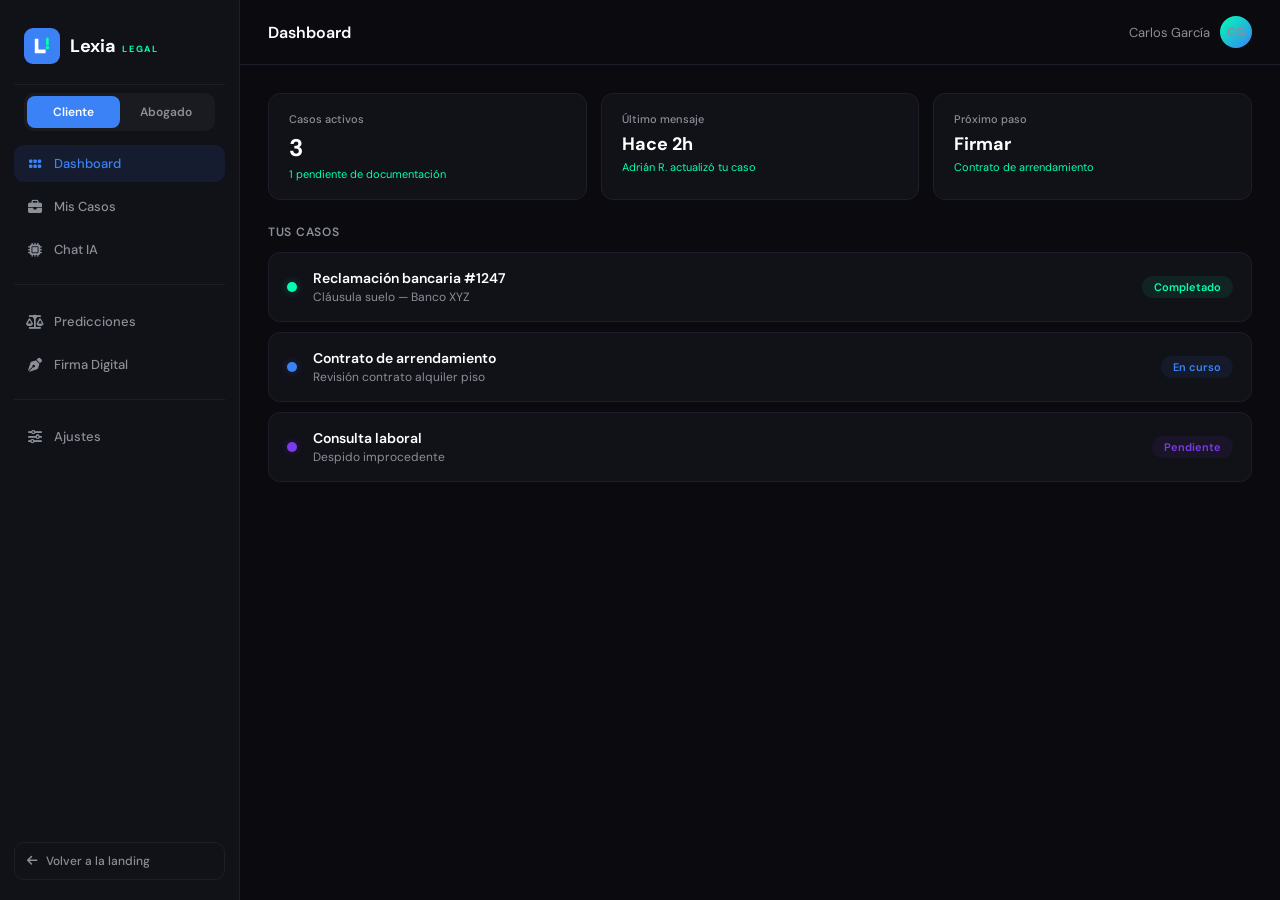
==== demo.html @ 93374412 "Add demo page and link CTA buttons to it Co-Authored-By: Claude Opus 4.6 (1M context) <noreply@anthr" ====
<!DOCTYPE html>
<html lang="es">
<head>
<meta charset="UTF-8">
<meta name="viewport" content="width=device-width, initial-scale=1.0">
<title>Lexia — Demo App</title>
<link href="https://cdnjs.cloudflare.com/ajax/libs/font-awesome/6.4.0/css/all.min.css" rel="stylesheet">
<link href="https://fonts.googleapis.com/css2?family=DM+Sans:wght@400;500;600;700&display=swap" rel="stylesheet">
<style>
:root{--bk:#0B0B0F;--bl:#3B82F6;--gr:#00FFB2;--vi:#7C3AED;--wh:#FFFFFF;--gy:#8A8F98;--dc:#111118;--db:#1E1E2A;--sidebar:240px}
*{margin:0;padding:0;box-sizing:border-box}
body{font-family:'DM Sans',sans-serif;background:var(--bk);color:var(--wh);height:100vh;overflow:hidden;-webkit-font-smoothing:antialiased}
.app{display:grid;grid-template-columns:var(--sidebar) 1fr;height:100vh}

/* SIDEBAR */
.sidebar{background:var(--dc);border-right:1px solid var(--db);padding:20px 14px;display:flex;flex-direction:column;gap:4px;overflow-y:auto}
.sidebar-brand{display:flex;align-items:center;gap:10px;padding:8px 10px 20px;margin-bottom:4px;border-bottom:1px solid var(--db);text-decoration:none;color:var(--wh)}
.sidebar-brand svg{width:36px;height:36px;flex-shrink:0}
.sidebar-brand span{font-weight:700;font-size:18px}
.sidebar-brand .leg{font-size:9px;font-weight:700;letter-spacing:.2em;color:var(--gr);text-transform:uppercase;margin-left:2px}
.nav-item{display:flex;align-items:center;gap:10px;padding:10px 12px;border-radius:10px;font-size:13px;font-weight:500;color:var(--gy);cursor:pointer;transition:all .15s;margin-top:2px}
.nav-item:hover{background:rgba(255,255,255,.04);color:var(--wh)}
.nav-item.active{background:rgba(59,130,246,.1);color:var(--bl)}
.nav-item i{width:18px;text-align:center;font-size:14px}
.nav-divider{height:1px;background:var(--db);margin:12px 0}
.toggle-bar{display:flex;align-items:center;gap:0;background:rgba(255,255,255,.04);border-radius:10px;padding:3px;margin:0 10px 8px}
.toggle-btn{flex:1;text-align:center;padding:8px 0;border-radius:8px;font-size:12px;font-weight:600;color:var(--gy);cursor:pointer;transition:all .2s}
.toggle-btn.active{background:var(--bl);color:#fff}
.back-landing{display:flex;align-items:center;gap:8px;padding:10px 12px;border-radius:10px;font-size:12px;font-weight:500;color:var(--gy);cursor:pointer;transition:all .15s;text-decoration:none;margin-top:auto;border:1px solid var(--db)}
.back-landing:hover{background:rgba(255,255,255,.04);color:var(--wh);border-color:rgba(255,255,255,.1)}
.back-landing i{font-size:12px}

/* MAIN */
.main{display:flex;flex-direction:column;overflow:hidden}
.topbar{display:flex;align-items:center;justify-content:space-between;padding:16px 28px;border-bottom:1px solid var(--db);flex-shrink:0}
.topbar-title{font-size:16px;font-weight:600}
.topbar-user{display:flex;align-items:center;gap:10px;font-size:13px;color:var(--gy)}
.avatar{width:32px;height:32px;border-radius:50%;display:flex;align-items:center;justify-content:center;font-weight:700;font-size:12px;flex-shrink:0}
.av-client{background:linear-gradient(135deg,var(--gr),var(--bl))}
.av-lawyer{background:linear-gradient(135deg,var(--bl),var(--vi))}
.content{flex:1;overflow-y:auto;padding:28px}
.screen{display:none}.screen.visible{display:block}

/* STATS */
.stats{display:grid;grid-template-columns:repeat(3,1fr);gap:14px;margin-bottom:24px}
.stat{background:var(--dc);border:1px solid var(--db);border-radius:12px;padding:18px 20px}
.stat-label{font-size:11px;color:var(--gy);margin-bottom:6px;font-weight:500}
.stat-value{font-size:24px;font-weight:700}
.stat-sub{font-size:11px;color:var(--gr);margin-top:4px}

/* CASE LIST */
.case-list{display:flex;flex-direction:column;gap:10px}
.case-row{display:flex;align-items:center;gap:16px;padding:16px 18px;background:var(--dc);border:1px solid var(--db);border-radius:12px;cursor:pointer;transition:all .15s}
.case-row:hover{border-color:rgba(255,255,255,.1);transform:translateY(-1px)}
.case-dot{width:10px;height:10px;border-radius:50%;flex-shrink:0}
.dot-green{background:var(--gr);box-shadow:0 0 8px rgba(0,255,178,.3)}
.dot-blue{background:var(--bl);box-shadow:0 0 8px rgba(59,130,246,.3)}
.dot-violet{background:var(--vi);box-shadow:0 0 8px rgba(124,58,237,.3)}
.dot-amber{background:#d29922;box-shadow:0 0 8px rgba(210,153,34,.3)}
.case-info{flex:1}.case-title{font-size:14px;font-weight:600;margin-bottom:2px}.case-sub{font-size:12px;color:var(--gy)}
.case-badge{font-size:11px;font-weight:600;padding:4px 12px;border-radius:100px}
.badge-done{background:rgba(0,255,178,.08);color:var(--gr)}
.badge-progress{background:rgba(59,130,246,.08);color:var(--bl)}
.badge-pending{background:rgba(124,58,237,.08);color:var(--vi)}
.badge-review{background:rgba(210,153,34,.08);color:#d29922}

/* FILTERS */
.filters{display:flex;gap:6px;margin-bottom:20px}
.filter-btn{padding:7px 16px;border-radius:8px;font-size:12px;font-weight:600;color:var(--gy);background:rgba(255,255,255,.03);border:1px solid var(--db);cursor:pointer;transition:all .15s;font-family:inherit}
.filter-btn:hover{border-color:rgba(255,255,255,.1);color:var(--wh)}
.filter-btn.active{background:rgba(59,130,246,.1);border-color:rgba(59,130,246,.2);color:var(--bl)}
.case-count{font-size:12px;color:var(--gy);margin-bottom:14px}

/* DETAIL */
.detail-header{display:flex;align-items:center;justify-content:space-between;margin-bottom:24px}
.back-btn{display:flex;align-items:center;gap:6px;font-size:13px;color:var(--gy);cursor:pointer;transition:color .15s;background:none;border:none;font-family:inherit}
.back-btn:hover{color:var(--wh)}
.detail-title{font-size:20px;font-weight:700}
.detail-tabs{display:flex;gap:0;border-bottom:1px solid var(--db);margin-bottom:24px}
.dtab{padding:10px 20px;font-size:13px;font-weight:500;color:var(--gy);cursor:pointer;border-bottom:2px solid transparent;transition:all .15s}
.dtab:hover{color:var(--wh)}
.dtab.active{color:var(--bl);border-bottom-color:var(--bl)}
.tab-panel{display:none}.tab-panel.visible{display:block}

/* TIMELINE */
.timeline{position:relative;padding-left:28px}
.timeline::before{content:'';position:absolute;left:7px;top:4px;bottom:4px;width:2px;background:var(--db);border-radius:1px}
.tl-item{position:relative;margin-bottom:20px}.tl-item:last-child{margin-bottom:0}
.tl-dot{position:absolute;left:-28px;top:3px;width:16px;height:16px;border-radius:50%;border:2px solid var(--db);background:var(--bk)}
.tl-dot.ai{border-color:var(--vi);background:rgba(124,58,237,.15)}
.tl-dot.lawyer{border-color:var(--bl);background:rgba(59,130,246,.15)}
.tl-dot.client{border-color:var(--gr);background:rgba(0,255,178,.15)}
.tl-dot.system{border-color:var(--gy);background:rgba(255,255,255,.05)}
.tl-time{font-size:11px;color:var(--gy);margin-bottom:2px}
.tl-text{font-size:13px;line-height:1.5}
.tl-actor{font-size:11px;font-weight:600;margin-bottom:2px}
.tl-actor.ai{color:var(--vi)}.tl-actor.lawyer{color:var(--bl)}.tl-actor.client{color:var(--gr)}

/* DOCS */
.doc-list{display:flex;flex-direction:column;gap:8px}
.doc-row{display:flex;align-items:center;gap:12px;padding:12px 16px;background:var(--dc);border:1px solid var(--db);border-radius:10px}
.doc-icon{width:36px;height:36px;border-radius:8px;display:flex;align-items:center;justify-content:center;font-size:14px}
.doc-icon.pdf{background:rgba(248,81,73,.08);color:#f85149}
.doc-icon.doc{background:rgba(124,58,237,.08);color:var(--vi)}
.doc-info{flex:1}.doc-name{font-size:13px;font-weight:500}.doc-meta{font-size:11px;color:var(--gy)}

/* AI CARD */
.ai-card{background:rgba(124,58,237,.04);border:1px solid rgba(124,58,237,.12);border-radius:12px;padding:20px;margin-bottom:16px}
.ai-card-header{display:flex;align-items:center;justify-content:space-between;margin-bottom:14px}
.ai-card-title{font-size:14px;font-weight:600;display:flex;align-items:center;gap:8px}
.ai-card-title i{color:var(--vi)}
.ai-section{margin-bottom:16px}.ai-section:last-child{margin-bottom:0}
.ai-section-label{font-size:11px;font-weight:600;color:var(--vi);text-transform:uppercase;letter-spacing:.04em;margin-bottom:6px}
.ai-section-text{font-size:13px;color:rgba(255,255,255,.8);line-height:1.6}
.ai-law-item{background:rgba(59,130,246,.05);border:1px solid rgba(59,130,246,.1);border-radius:8px;padding:10px 14px;margin-bottom:6px}
.ai-law-ref{font-size:12px;font-weight:600;color:var(--bl)}.ai-law-desc{font-size:11px;color:var(--gy);margin-top:2px}
.ai-case-item{background:rgba(0,255,178,.03);border:1px solid rgba(0,255,178,.08);border-radius:8px;padding:10px 14px;margin-bottom:6px}
.ai-case-ref{font-size:12px;font-weight:600;color:var(--gr)}.ai-case-desc{font-size:11px;color:var(--gy);margin-top:2px}
.ai-strategy-step{display:flex;gap:10px;margin-bottom:10px;font-size:13px;color:rgba(255,255,255,.8);line-height:1.5}
.ai-strategy-num{width:22px;height:22px;border-radius:6px;background:rgba(124,58,237,.1);color:var(--vi);display:flex;align-items:center;justify-content:center;font-size:11px;font-weight:700;flex-shrink:0;margin-top:1px}
.validate-btn{display:inline-flex;align-items:center;gap:8px;padding:10px 20px;border-radius:8px;font-size:13px;font-weight:600;background:linear-gradient(135deg,var(--bl),var(--vi));color:#fff;border:none;cursor:pointer;transition:all .2s;margin-top:8px;font-family:inherit}
.validate-btn:hover{transform:translateY(-1px);box-shadow:0 4px 16px rgba(59,130,246,.3)}
.ai-disclaimer{font-size:11px;color:var(--gy);padding:10px 12px;background:rgba(255,255,255,.02);border-radius:8px;margin-top:12px;line-height:1.5}

/* CHAT */
.chat-container{display:flex;flex-direction:column;height:calc(100vh - 220px);max-height:500px}
.chat-messages{flex:1;overflow-y:auto;display:flex;flex-direction:column;gap:10px;padding-bottom:16px}
.msg{max-width:80%;padding:12px 16px;border-radius:12px;font-size:13px;line-height:1.6}
.msg-ai{background:rgba(124,58,237,.08);border:1px solid rgba(124,58,237,.1);align-self:flex-start;border-bottom-left-radius:4px}
.msg-lawyer{background:rgba(59,130,246,.08);border:1px solid rgba(59,130,246,.1);align-self:flex-start;border-bottom-left-radius:4px}
.msg-client{background:rgba(0,255,178,.06);border:1px solid rgba(0,255,178,.08);align-self:flex-end;border-bottom-right-radius:4px}
.msg-sender{font-size:11px;font-weight:600;margin-bottom:4px}
.msg-sender.ai{color:var(--vi)}.msg-sender.lawyer{color:var(--bl)}.msg-sender.client{color:var(--gr)}
.msg-time{font-size:10px;color:var(--gy);margin-top:4px}
.chat-input{display:flex;gap:8px;padding-top:12px;border-top:1px solid var(--db)}
.chat-input input{flex:1;padding:12px 16px;border-radius:10px;background:rgba(255,255,255,.04);border:1px solid var(--db);color:#fff;font-size:13px;font-family:inherit;outline:none}
.chat-input input:focus{border-color:var(--bl)}
.chat-input button{padding:12px 20px;border-radius:10px;background:var(--bl);color:#fff;border:none;cursor:pointer;font-size:13px;font-family:inherit;font-weight:600}

/* LAWYER METRICS */
.metrics-grid{display:grid;grid-template-columns:repeat(4,1fr);gap:14px;margin-bottom:24px}
.metric{background:var(--dc);border:1px solid var(--db);border-radius:12px;padding:18px 20px;text-align:center}
.metric-value{font-size:28px;font-weight:700}.metric-label{font-size:11px;color:var(--gy);margin-top:4px}
.section-label{font-size:12px;font-weight:600;color:var(--gy);text-transform:uppercase;letter-spacing:.06em;margin-bottom:12px}

@media(max-width:768px){.app{grid-template-columns:1fr}.sidebar{display:none}.stats,.metrics-grid{grid-template-columns:1fr}}
</style>
</head>
<body>
<div class="app">

<!-- SIDEBAR -->
<div class="sidebar">
<a href="index.html" class="sidebar-brand">
<svg viewBox="0 0 40 40" fill="none" xmlns="http://www.w3.org/2000/svg"><rect width="40" height="40" rx="10" fill="url(#lg)"/><path d="M12 28V12h4v12h8v4H12z" fill="white"/><path d="M26 12v6" stroke="#00FFB2" stroke-width="3" stroke-linecap="round"/><circle cx="26" cy="22" r="2" fill="#00FFB2"/><defs><linearGradient id="lg" x1="0" y1="0" x2="40" y2="40"><stop stop-color="#3B82F6"/><stop offset="1" stop-color="#7C3AED"/></linearGradient></defs></svg>
<span>Lexia <span class="leg">LEGAL</span></span>
</a>
<div class="toggle-bar">
<div class="toggle-btn active" onclick="switchView('client')">Cliente</div>
<div class="toggle-btn" onclick="switchView('lawyer')">Abogado</div>
</div>
<div class="nav-item active" data-nav="dashboard" onclick="goTo('dashboard')"><i class="fas fa-grip"></i> Dashboard</div>
<div class="nav-item" data-nav="cases" onclick="goTo('cases')"><i class="fas fa-briefcase"></i> Mis Casos</div>
<div class="nav-item" data-nav="chat" onclick="goTo('chat')"><i class="fas fa-microchip"></i> Chat IA</div>
<div class="nav-divider"></div>
<div class="nav-item" data-nav="predictions" onclick="goTo('predictions')"><i class="fas fa-scale-balanced"></i> Predicciones</div>
<div class="nav-item" data-nav="signature" onclick="goTo('signature')"><i class="fas fa-pen-nib"></i> Firma Digital</div>
<div class="nav-divider"></div>
<div class="nav-item" data-nav="settings" onclick="goTo('settings')"><i class="fas fa-sliders"></i> Ajustes</div>
<a href="index.html" class="back-landing"><i class="fas fa-arrow-left"></i> Volver a la landing</a>
</div>

<!-- MAIN -->
<div class="main">
<div class="topbar">
<div class="topbar-title" id="topbarTitle">Dashboard</div>
<div class="topbar-user"><span id="userName">Carlos García</span><div class="avatar av-client" id="userAvatar">CG</div></div>
</div>
<div class="content">

<!-- ===== CLIENT DASHBOARD ===== -->
<div class="screen visible" id="client-dashboard">
<div class="stats">
<div class="stat"><div class="stat-label">Casos activos</div><div class="stat-value">3</div><div class="stat-sub">1 pendiente de documentación</div></div>
<div class="stat"><div class="stat-label">Último mensaje</div><div class="stat-value" style="font-size:18px">Hace 2h</div><div class="stat-sub">Adrián R. actualizó tu caso</div></div>
<div class="stat"><div class="stat-label">Próximo paso</div><div class="stat-value" style="font-size:18px">Firmar</div><div class="stat-sub">Contrato de arrendamiento</div></div>
</div>
<div class="section-label">Tus casos</div>
<div class="case-list">
<div class="case-row" onclick="openCase('bancario')"><div class="case-dot dot-green"></div><div class="case-info"><div class="case-title">Reclamación bancaria #1247</div><div class="case-sub">Cláusula suelo — Banco XYZ</div></div><span class="case-badge badge-done">Completado</span></div>
<div class="case-row" onclick="openCase('arrendamiento')"><div class="case-dot dot-blue"></div><div class="case-info"><div class="case-title">Contrato de arrendamiento</div><div class="case-sub">Revisión contrato alquiler piso</div></div><span class="case-badge badge-progress">En curso</span></div>
<div class="case-row" onclick="openCase('laboral')"><div class="case-dot dot-violet"></div><div class="case-info"><div class="case-title">Consulta laboral</div><div class="case-sub">Despido improcedente</div></div><span class="case-badge badge-pending">Pendiente</span></div>
</div>
</div>

<!-- ===== CLIENT: MIS CASOS (filtered) ===== -->
<div class="screen" id="client-cases">
<div class="filters">
<button class="filter-btn active" onclick="filterCases('all',this)">Todos</button>
<button class="filter-btn" onclick="filterCases('active',this)">Activos</button>
<button class="filter-btn" onclick="filterCases('pending',this)">Pendientes</button>
<button class="filter-btn" onclick="filterCases('closed',this)">Cerrados</button>
</div>
<div class="case-count" id="caseCount">3 casos</div>
<div class="case-list" id="clientCaseList">
<div class="case-row" data-status="closed" onclick="openCase('bancario')"><div class="case-dot dot-green"></div><div class="case-info"><div class="case-title">Reclamación bancaria #1247</div><div class="case-sub">Cláusula suelo — Banco XYZ · 15 mar 2026</div></div><span class="case-badge badge-done">Completado</span></div>
<div class="case-row" data-status="active" onclick="openCase('arrendamiento')"><div class="case-dot dot-blue"></div><div class="case-info"><div class="case-title">Contrato de arrendamiento</div><div class="case-sub">Revisión contrato alquiler · 20 mar 2026</div></div><span class="case-badge badge-progress">En curso</span></div>
<div class="case-row" data-status="pending" onclick="openCase('laboral')"><div class="case-dot dot-violet"></div><div class="case-info"><div class="case-title">Consulta laboral</div><div class="case-sub">Despido improcedente · 1 abr 2026</div></div><span class="case-badge badge-pending">Pendiente docs</span></div>
</div>
</div>

<!-- ===== CLIENT: CASE DETAIL — BANCARIO ===== -->
<div class="screen" id="detail-bancario">
<div class="detail-header"><button class="back-btn" onclick="goBack()"><i class="fas fa-arrow-left"></i> Volver</button><span class="case-badge badge-done">Completado</span></div>
<div class="detail-title">Reclamación bancaria #1247</div>
<p style="color:var(--gy);font-size:13px;margin:4px 0 20px">Cláusula suelo — Banco XYZ</p>
<div class="detail-tabs" id="tabs-bancario">
<div class="dtab active" onclick="showTab('bancario','timeline')">Timeline</div>
<div class="dtab" onclick="showTab('bancario','docs')">Documentos</div>
<div class="dtab" onclick="showTab('bancario','analysis')">Análisis IA</div>
<div class="dtab" onclick="showTab('bancario','chat')">Chat</div>
</div>
<div class="tab-panel visible" data-case="bancario" data-tab="timeline">
<div class="timeline">
<div class="tl-item"><div class="tl-dot system"></div><div class="tl-time">15 mar · 09:12</div><div class="tl-actor">Sistema</div><div class="tl-text">Caso creado por Carlos García</div></div>
<div class="tl-item"><div class="tl-dot ai"></div><div class="tl-time">15 mar · 09:13</div><div class="tl-actor ai">Lexia IA</div><div class="tl-text">Análisis completado. Base legal sólida. Jurisprudencia favorable.</div></div>
<div class="tl-item"><div class="tl-dot lawyer"></div><div class="tl-time">15 mar · 11:45</div><div class="tl-actor lawyer">Adrián R.</div><div class="tl-text">Análisis validado. Precio cerrado: €350</div></div>
<div class="tl-item"><div class="tl-dot client"></div><div class="tl-time">15 mar · 14:20</div><div class="tl-actor client">Carlos García</div><div class="tl-text">Precio aceptado. Caso en marcha.</div></div>
<div class="tl-item"><div class="tl-dot lawyer"></div><div class="tl-time">18 mar · 10:30</div><div class="tl-actor lawyer">Adrián R.</div><div class="tl-text">Reclamación extrajudicial enviada al Banco XYZ.</div></div>
<div class="tl-item"><div class="tl-dot lawyer"></div><div class="tl-time">28 mar · 16:15</div><div class="tl-actor lawyer">Adrián R.</div><div class="tl-text">Banco acepta devolución €4.800. Caso resuelto.</div></div>
<div class="tl-item"><div class="tl-dot system"></div><div class="tl-time">28 mar · 16:20</div><div class="tl-actor">Sistema</div><div class="tl-text">Pendiente de firma digital</div></div>
</div>
</div>
<div class="tab-panel" data-case="bancario" data-tab="docs">
<div class="doc-list">
<div class="doc-row"><div class="doc-icon pdf"><i class="fas fa-file-pdf"></i></div><div class="doc-info"><div class="doc-name">Contrato hipoteca original.pdf</div><div class="doc-meta">Carlos · 15 mar · 2.4 MB</div></div></div>
<div class="doc-row"><div class="doc-icon pdf"><i class="fas fa-file-pdf"></i></div><div class="doc-info"><div class="doc-name">Reclamación extrajudicial.pdf</div><div class="doc-meta">Adrián R. · 18 mar · 340 KB</div></div></div>
<div class="doc-row"><div class="doc-icon pdf"><i class="fas fa-file-pdf"></i></div><div class="doc-info"><div class="doc-name">Respuesta Banco XYZ.pdf</div><div class="doc-meta">Adrián R. · 28 mar · 520 KB</div></div></div>
<div class="doc-row"><div class="doc-icon doc"><i class="fas fa-file-lines"></i></div><div class="doc-info"><div class="doc-name">Acuerdo de devolución — firma pendiente</div><div class="doc-meta">Sistema · 28 mar · 180 KB</div></div></div>
</div>
</div>
<div class="tab-panel" data-case="bancario" data-tab="analysis">
<div class="ai-card">
<div class="ai-card-header"><div class="ai-card-title"><i class="fas fa-microchip"></i> Análisis de Lexia IA</div><span class="case-badge badge-done" style="font-size:10px"><i class="fas fa-check" style="margin-right:3px"></i> Revisado</span></div>
<div class="ai-section"><div class="ai-section-label">Resumen</div><div class="ai-section-text">Hipoteca con cláusula suelo (3,25%) contratada en 2011. Importe reclamable: ~€4.800 en intereses cobrados de más. Base legal sólida según jurisprudencia del TS y TJUE.</div></div>
<div class="ai-section"><div class="ai-section-label">Legislación</div>
<div class="ai-law-item"><div class="ai-law-ref">Ley 7/1998 — Condiciones Generales de la Contratación</div><div class="ai-law-desc">Art. 5 y 7: obligación de transparencia.</div></div>
<div class="ai-law-item"><div class="ai-law-ref">RDL 1/2007 — Defensa de los Consumidores</div><div class="ai-law-desc">Art. 80-91: protección frente a cláusulas abusivas.</div></div>
</div>
<div class="ai-section"><div class="ai-section-label">Jurisprudencia</div>
<div class="ai-case-item"><div class="ai-case-ref">STS 241/2013 — Tribunal Supremo</div><div class="ai-case-desc">Doble control de transparencia para cláusulas suelo.</div></div>
<div class="ai-case-item"><div class="ai-case-ref">STJUE C-154/15, dic 2016</div><div class="ai-case-desc">Retroactividad total en devolución.</div></div>
</div>
<div class="ai-section"><div class="ai-section-label">Estrategia</div>
<div class="ai-strategy-step"><div class="ai-strategy-num">1</div><div>Reclamación extrajudicial al banco.</div></div>
<div class="ai-strategy-step"><div class="ai-strategy-num">2</div><div>Plazo 2 meses. Si rechaza → vía judicial.</div></div>
<div class="ai-strategy-step"><div class="ai-strategy-num">3</div><div>Demanda: nulidad + restitución + intereses.</div></div>
</div>
<button class="validate-btn" onclick="this.innerHTML='<i class=\'fas fa-check\'></i> Validado';this.style.background='var(--gr)';this.style.color='#0B0B0F'"><i class="fas fa-check-circle"></i> Validar</button>
</div>
</div>
<div class="tab-panel" data-case="bancario" data-tab="chat">
<div class="chat-container"><div class="chat-messages">
<div class="msg msg-ai"><div class="msg-sender ai"><i class="fas fa-microchip" style="margin-right:4px;font-size:10px"></i> Lexia IA</div>Hola Carlos, he analizado tu caso de cláusula suelo. Tu reclamación tiene base legal sólida. Un abogado revisará el análisis en breve.<div class="msg-time">15 mar · 09:13</div></div>
<div class="msg msg-lawyer"><div class="msg-sender lawyer"><i class="fas fa-user-tie" style="margin-right:4px;font-size:10px"></i> Adrián R.</div>Buenos días Carlos. He revisado tu caso. Tienes una reclamación sólida. Te propongo llevarlo por €350, precio cerrado. ¿Te parece?<div class="msg-time">15 mar · 11:50</div></div>
<div class="msg msg-client"><div class="msg-sender client">Carlos</div>Perfecto, acepto. ¿Cuánto puede tardar?<div class="msg-time">15 mar · 14:18</div></div>
<div class="msg msg-lawyer"><div class="msg-sender lawyer"><i class="fas fa-user-tie" style="margin-right:4px;font-size:10px"></i> Adrián R.</div>Entre 2 y 8 semanas. Primero reclamación extrajudicial. Te mantengo informado.<div class="msg-time">15 mar · 14:25</div></div>
<div class="msg msg-lawyer"><div class="msg-sender lawyer"><i class="fas fa-user-tie" style="margin-right:4px;font-size:10px"></i> Adrián R.</div>Buenas noticias. El banco acepta devolver €4.800. Solo falta tu firma digital.<div class="msg-time">28 mar · 16:18</div></div>
<div class="msg msg-client"><div class="msg-sender client">Carlos</div>¡Genial! Ahora lo firmo. Muchas gracias Adrián.<div class="msg-time">28 mar · 16:30</div></div>
</div><div class="chat-input"><input type="text" placeholder="Escribe un mensaje..."><button><i class="fas fa-paper-plane"></i></button></div></div>
</div>
</div>

<!-- ===== CASE DETAIL — ARRENDAMIENTO ===== -->
<div class="screen" id="detail-arrendamiento">
<div class="detail-header"><button class="back-btn" onclick="goBack()"><i class="fas fa-arrow-left"></i> Volver</button><span class="case-badge badge-progress">En curso</span></div>
<div class="detail-title">Contrato de arrendamiento</div>
<p style="color:var(--gy);font-size:13px;margin:4px 0 20px">Revisión contrato alquiler piso — Madrid centro</p>
<div class="detail-tabs" id="tabs-arrendamiento">
<div class="dtab active" onclick="showTab('arrendamiento','timeline')">Timeline</div>
<div class="dtab" onclick="showTab('arrendamiento','docs')">Documentos</div>
<div class="dtab" onclick="showTab('arrendamiento','analysis')">Análisis IA</div>
<div class="dtab" onclick="showTab('arrendamiento','chat')">Chat</div>
</div>
<div class="tab-panel visible" data-case="arrendamiento" data-tab="timeline">
<div class="timeline">
<div class="tl-item"><div class="tl-dot system"></div><div class="tl-time">20 mar · 18:40</div><div class="tl-actor">Sistema</div><div class="tl-text">Caso creado por Carlos García</div></div>
<div class="tl-item"><div class="tl-dot ai"></div><div class="tl-time">20 mar · 18:41</div><div class="tl-actor ai">Lexia IA</div><div class="tl-text">Análisis completado. Se detectan 3 cláusulas potencialmente abusivas en el contrato.</div></div>
<div class="tl-item"><div class="tl-dot lawyer"></div><div class="tl-time">21 mar · 09:15</div><div class="tl-actor lawyer">Adrián R.</div><div class="tl-text">Análisis validado. Confirmo las 3 cláusulas abusivas. Precio: €200</div></div>
<div class="tl-item"><div class="tl-dot client"></div><div class="tl-time">21 mar · 10:00</div><div class="tl-actor client">Carlos García</div><div class="tl-text">Precio aceptado.</div></div>
<div class="tl-item"><div class="tl-dot lawyer"></div><div class="tl-time">25 mar · 14:30</div><div class="tl-actor lawyer">Adrián R.</div><div class="tl-text">Contrato revisado con propuestas de modificación enviadas al propietario.</div></div>
</div>
</div>
<div class="tab-panel" data-case="arrendamiento" data-tab="docs">
<div class="doc-list">
<div class="doc-row"><div class="doc-icon pdf"><i class="fas fa-file-pdf"></i></div><div class="doc-info"><div class="doc-name">Contrato alquiler original.pdf</div><div class="doc-meta">Carlos · 20 mar · 1.8 MB</div></div></div>
<div class="doc-row"><div class="doc-icon doc"><i class="fas fa-file-lines"></i></div><div class="doc-info"><div class="doc-name">Informe cláusulas abusivas.pdf</div><div class="doc-meta">Adrián R. · 21 mar · 290 KB</div></div></div>
<div class="doc-row"><div class="doc-icon doc"><i class="fas fa-file-lines"></i></div><div class="doc-info"><div class="doc-name">Contrato modificado — propuesta.pdf</div><div class="doc-meta">Adrián R. · 25 mar · 420 KB</div></div></div>
</div>
</div>
<div class="tab-panel" data-case="arrendamiento" data-tab="analysis">
<div class="ai-card">
<div class="ai-card-header"><div class="ai-card-title"><i class="fas fa-microchip"></i> Análisis de Lexia IA</div><span class="case-badge badge-done" style="font-size:10px"><i class="fas fa-check" style="margin-right:3px"></i> Revisado</span></div>
<div class="ai-section"><div class="ai-section-label">Resumen</div><div class="ai-section-text">Contrato de alquiler de vivienda en Madrid. Se detectan 3 cláusulas potencialmente abusivas: penalización excesiva por rescisión anticipada (6 meses), renuncia a derecho de tanteo, y repercusión de gastos de comunidad sin desglose.</div></div>
<div class="ai-section"><div class="ai-section-label">Legislación</div>
<div class="ai-law-item"><div class="ai-law-ref">Ley 29/1994 — Ley de Arrendamientos Urbanos (LAU)</div><div class="ai-law-desc">Art. 11: desistimiento del contrato. Art. 25: derecho de adquisición preferente.</div></div>
<div class="ai-law-item"><div class="ai-law-ref">Ley 12/2023 — Ley por el Derecho a la Vivienda</div><div class="ai-law-desc">Limitaciones a la repercusión de gastos al arrendatario.</div></div>
</div>
<div class="ai-section"><div class="ai-section-label">Estrategia</div>
<div class="ai-strategy-step"><div class="ai-strategy-num">1</div><div>Negociar eliminación de la penalización de 6 meses (ilegal si supera 1 mes/año restante).</div></div>
<div class="ai-strategy-step"><div class="ai-strategy-num">2</div><div>Eliminar renuncia al tanteo (derecho irrenunciable según LAU).</div></div>
<div class="ai-strategy-step"><div class="ai-strategy-num">3</div><div>Exigir desglose de gastos de comunidad.</div></div>
</div>
<button class="validate-btn" onclick="this.innerHTML='<i class=\'fas fa-check\'></i> Validado';this.style.background='var(--gr)';this.style.color='#0B0B0F'"><i class="fas fa-check-circle"></i> Validar</button>
</div>
</div>
<div class="tab-panel" data-case="arrendamiento" data-tab="chat">
<div class="chat-container"><div class="chat-messages">
<div class="msg msg-ai"><div class="msg-sender ai"><i class="fas fa-microchip" style="margin-right:4px;font-size:10px"></i> Lexia IA</div>He revisado tu contrato de alquiler. He detectado 3 cláusulas que podrían ser abusivas. Un abogado las revisará en detalle.<div class="msg-time">20 mar · 18:41</div></div>
<div class="msg msg-lawyer"><div class="msg-sender lawyer"><i class="fas fa-user-tie" style="margin-right:4px;font-size:10px"></i> Adrián R.</div>Carlos, confirmo lo que detectó la IA. La penalización de 6 meses es ilegal y la renuncia al tanteo también. Te propongo revisar y negociar con el propietario por €200.<div class="msg-time">21 mar · 09:20</div></div>
<div class="msg msg-client"><div class="msg-sender client">Carlos</div>Genial, adelante. ¿Crees que el propietario aceptará los cambios?<div class="msg-time">21 mar · 10:05</div></div>
<div class="msg msg-lawyer"><div class="msg-sender lawyer"><i class="fas fa-user-tie" style="margin-right:4px;font-size:10px"></i> Adrián R.</div>En mi experiencia, sí. Le estamos pidiendo que cumpla la ley, no nada extraordinario. He enviado la propuesta de modificación hoy.<div class="msg-time">25 mar · 14:35</div></div>
</div><div class="chat-input"><input type="text" placeholder="Escribe un mensaje..."><button><i class="fas fa-paper-plane"></i></button></div></div>
</div>
</div>

<!-- ===== CASE DETAIL — LABORAL ===== -->
<div class="screen" id="detail-laboral">
<div class="detail-header"><button class="back-btn" onclick="goBack()"><i class="fas fa-arrow-left"></i> Volver</button><span class="case-badge badge-pending">Pendiente docs</span></div>
<div class="detail-title">Consulta laboral</div>
<p style="color:var(--gy);font-size:13px;margin:4px 0 20px">Despido improcedente — Empresa TechCorp SL</p>
<div class="detail-tabs" id="tabs-laboral">
<div class="dtab active" onclick="showTab('laboral','timeline')">Timeline</div>
<div class="dtab" onclick="showTab('laboral','docs')">Documentos</div>
<div class="dtab" onclick="showTab('laboral','analysis')">Análisis IA</div>
<div class="dtab" onclick="showTab('laboral','chat')">Chat</div>
</div>
<div class="tab-panel visible" data-case="laboral" data-tab="timeline">
<div class="timeline">
<div class="tl-item"><div class="tl-dot system"></div><div class="tl-time">1 abr · 20:15</div><div class="tl-actor">Sistema</div><div class="tl-text">Caso creado por Carlos García</div></div>
<div class="tl-item"><div class="tl-dot ai"></div><div class="tl-time">1 abr · 20:16</div><div class="tl-actor ai">Lexia IA</div><div class="tl-text">Análisis completado. Posible despido improcedente. Se necesita carta de despido y últimas 6 nóminas.</div></div>
<div class="tl-item"><div class="tl-dot lawyer"></div><div class="tl-time">2 abr · 08:30</div><div class="tl-actor lawyer">Adrián R.</div><div class="tl-text">Análisis validado. Necesito la carta de despido y nóminas para calcular indemnización. Precio: €500</div></div>
<div class="tl-item"><div class="tl-dot system"></div><div class="tl-time">2 abr · 08:31</div><div class="tl-actor">Sistema</div><div class="tl-text">Estado: Pendiente de documentación</div></div>
</div>
</div>
<div class="tab-panel" data-case="laboral" data-tab="docs">
<div class="doc-list">
<div class="doc-row"><div class="doc-icon doc"><i class="fas fa-file-lines"></i></div><div class="doc-info"><div class="doc-name">Descripción del caso — texto libre</div><div class="doc-meta">Carlos · 1 abr · texto</div></div></div>
</div>
<div style="margin-top:16px;padding:16px;border:1px dashed var(--db);border-radius:10px;text-align:center;color:var(--gy);font-size:13px"><i class="fas fa-cloud-arrow-up" style="font-size:20px;display:block;margin-bottom:8px;color:var(--vi)"></i>Pendiente: carta de despido y últimas 6 nóminas</div>
</div>
<div class="tab-panel" data-case="laboral" data-tab="analysis">
<div class="ai-card">
<div class="ai-card-header"><div class="ai-card-title"><i class="fas fa-microchip"></i> Análisis de Lexia IA</div><span class="case-badge badge-review" style="font-size:10px"><i class="fas fa-clock" style="margin-right:3px"></i> Pendiente docs</span></div>
<div class="ai-section"><div class="ai-section-label">Resumen preliminar</div><div class="ai-section-text">Despido comunicado verbalmente el 28 de marzo tras 4 años en la empresa. Sin carta de despido formal. Indicios de improcedencia: no se ha seguido el procedimiento legal. Se necesita documentación para confirmar y calcular indemnización (33 días/año trabajado).</div></div>
<div class="ai-section"><div class="ai-section-label">Legislación</div>
<div class="ai-law-item"><div class="ai-law-ref">Estatuto de los Trabajadores — Art. 53-56</div><div class="ai-law-desc">Requisitos formales del despido. La falta de carta escrita puede convertir el despido en improcedente.</div></div>
<div class="ai-law-item"><div class="ai-law-ref">Ley 36/2011 — Ley reguladora de la jurisdicción social</div><div class="ai-law-desc">Plazo de 20 días hábiles para presentar demanda de conciliación.</div></div>
</div>
<div class="ai-section"><div class="ai-section-label">Estrategia (pendiente de docs)</div>
<div class="ai-strategy-step"><div class="ai-strategy-num">1</div><div>Obtener carta de despido y nóminas para calcular indemnización exacta.</div></div>
<div class="ai-strategy-step"><div class="ai-strategy-num">2</div><div>Presentar papeleta de conciliación en SMAC antes de que caduque el plazo (20 días hábiles).</div></div>
<div class="ai-strategy-step"><div class="ai-strategy-num">3</div><div>Si no hay acuerdo → demanda ante Juzgado de lo Social.</div></div>
</div>
<div class="ai-disclaimer"><i class="fas fa-triangle-exclamation" style="color:#d29922;margin-right:4px"></i> Análisis preliminar. Pendiente de documentación para completar la valoración.</div>
</div>
</div>
<div class="tab-panel" data-case="laboral" data-tab="chat">
<div class="chat-container"><div class="chat-messages">
<div class="msg msg-ai"><div class="msg-sender ai"><i class="fas fa-microchip" style="margin-right:4px;font-size:10px"></i> Lexia IA</div>He analizado tu caso de despido. Parece improcedente por falta de carta formal. Necesitamos la carta de despido y tus últimas 6 nóminas para avanzar.<div class="msg-time">1 abr · 20:16</div></div>
<div class="msg msg-lawyer"><div class="msg-sender lawyer"><i class="fas fa-user-tie" style="margin-right:4px;font-size:10px"></i> Adrián R.</div>Buenos días Carlos. He visto tu caso. Es urgente: tienes 20 días hábiles para actuar. ¿Puedes subir la carta de despido y las nóminas lo antes posible?<div class="msg-time">2 abr · 08:35</div></div>
<div class="msg msg-client"><div class="msg-sender client">Carlos</div>No me han dado carta de despido, me lo dijeron de palabra. Las nóminas las tengo en casa, las subo esta noche.<div class="msg-time">2 abr · 12:40</div></div>
<div class="msg msg-lawyer"><div class="msg-sender lawyer"><i class="fas fa-user-tie" style="margin-right:4px;font-size:10px"></i> Adrián R.</div>Perfecto, eso refuerza la improcedencia. Sin carta = despido nulo o improcedente. Sube las nóminas y calculamos tu indemnización exacta.<div class="msg-time">2 abr · 13:00</div></div>
</div><div class="chat-input"><input type="text" placeholder="Escribe un mensaje..."><button><i class="fas fa-paper-plane"></i></button></div></div>
</div>
</div>

<!-- ===== LAWYER DASHBOARD ===== -->
<div class="screen" id="lawyer-dashboard">
<div class="metrics-grid">
<div class="metric"><div class="metric-value" style="color:var(--bl)">12</div><div class="metric-label">Casos activos</div></div>
<div class="metric"><div class="metric-value" style="color:var(--vi)">3</div><div class="metric-label">Pendientes revisión IA</div></div>
<div class="metric"><div class="metric-value" style="color:var(--gr)">28</div><div class="metric-label">Resueltos este mes</div></div>
<div class="metric"><div class="metric-value">€8.400</div><div class="metric-label">Facturación mes</div></div>
</div>
<div class="section-label">Casos recientes</div>
<div class="case-list">
<div class="case-row" onclick="openCase('bancario')"><div class="case-dot dot-green"></div><div class="case-info"><div class="case-title">Reclamación bancaria #1247</div><div class="case-sub">Carlos García — Cláusula suelo</div></div><span class="case-badge badge-done">Completado</span></div>
<div class="case-row" onclick="openCase('arrendamiento')"><div class="case-dot dot-blue"></div><div class="case-info"><div class="case-title">Contrato de arrendamiento</div><div class="case-sub">Carlos García — Revisión contrato</div></div><span class="case-badge badge-progress">En curso</span></div>
<div class="case-row" onclick="openCase('laboral')"><div class="case-dot dot-violet"></div><div class="case-info"><div class="case-title">Consulta laboral</div><div class="case-sub">Carlos García — Despido</div></div><span class="case-badge badge-pending">Pendiente docs</span></div>
<div class="case-row"><div class="case-dot dot-blue"></div><div class="case-info"><div class="case-title">Reclamación seguros #892</div><div class="case-sub">Laura Fernández — Accidente tráfico</div></div><span class="case-badge badge-progress">En curso</span></div>
<div class="case-row"><div class="case-dot dot-amber"></div><div class="case-info"><div class="case-title">Herencia #445</div><div class="case-sub">Pedro Martín — Testamento</div></div><span class="case-badge badge-review">Revisión IA</span></div>
</div>
</div>

<!-- ===== LAWYER: MIS CASOS ===== -->
<div class="screen" id="lawyer-cases">
<div class="filters">
<button class="filter-btn active" onclick="filterLawyerCases('all',this)">Todos</button>
<button class="filter-btn" onclick="filterLawyerCases('active',this)">Activos</button>
<button class="filter-btn" onclick="filterLawyerCases('review',this)">Revisión IA</button>
<button class="filter-btn" onclick="filterLawyerCases('closed',this)">Cerrados</button>
</div>
<div class="case-count" id="lawyerCaseCount">5 casos</div>
<div class="case-list" id="lawyerCaseList">
<div class="case-row" data-lstatus="closed" onclick="openCase('bancario')"><div class="case-dot dot-green"></div><div class="case-info"><div class="case-title">Reclamación bancaria #1247</div><div class="case-sub">Carlos García — Cláusula suelo · 15 mar</div></div><span class="case-badge badge-done">Completado</span></div>
<div class="case-row" data-lstatus="active" onclick="openCase('arrendamiento')"><div class="case-dot dot-blue"></div><div class="case-info"><div class="case-title">Contrato de arrendamiento</div><div class="case-sub">Carlos García — Revisión · 20 mar</div></div><span class="case-badge badge-progress">En curso</span></div>
<div class="case-row" data-lstatus="active" onclick="openCase('laboral')"><div class="case-dot dot-violet"></div><div class="case-info"><div class="case-title">Consulta laboral</div><div class="case-sub">Carlos García — Despido · 1 abr</div></div><span class="case-badge badge-pending">Pendiente docs</span></div>
<div class="case-row" data-lstatus="active"><div class="case-dot dot-blue"></div><div class="case-info"><div class="case-title">Reclamación seguros #892</div><div class="case-sub">Laura Fernández — Accidente · 10 mar</div></div><span class="case-badge badge-progress">En curso</span></div>
<div class="case-row" data-lstatus="review"><div class="case-dot dot-amber"></div><div class="case-info"><div class="case-title">Herencia #445</div><div class="case-sub">Pedro Martín — Testamento · 5 abr</div></div><span class="case-badge badge-review">Revisión IA</span></div>
</div>
</div>

<!-- ===== PLACEHOLDER SCREENS ===== -->
<div class="screen" id="screen-chat">
<div class="ai-card" style="margin-bottom:16px">
<div class="ai-card-title" style="margin-bottom:12px"><i class="fas fa-microchip"></i> Chat con Lexia IA</div>
<div class="chat-container" style="max-height:400px"><div class="chat-messages">
<div class="msg msg-ai"><div class="msg-sender ai"><i class="fas fa-microchip" style="margin-right:4px;font-size:10px"></i> Lexia IA</div>Hola, soy Lexia. ¿En qué puedo ayudarte? Puedo responder preguntas sobre tus casos o sobre temas legales generales.<div class="msg-time">Ahora</div></div>
</div><div class="chat-input"><input type="text" placeholder="Pregúntale a Lexia..."><button><i class="fas fa-paper-plane"></i></button></div></div>
</div>
</div>
<div class="screen" id="screen-predictions"><div class="ai-card"><div class="ai-card-title"><i class="fas fa-scale-balanced"></i> Predicciones</div><p style="color:var(--gy);font-size:13px;margin-top:12px">Módulo en desarrollo. Predicciones de resultado basadas en jurisprudencia histórica.</p></div></div>
<div class="screen" id="screen-signature"><div class="ai-card"><div class="ai-card-title"><i class="fas fa-pen-nib"></i> Firma Digital</div><p style="color:var(--gy);font-size:13px;margin-top:12px">Módulo en desarrollo. Firma de documentos legales de forma digital.</p></div></div>
<div class="screen" id="screen-settings"><div class="ai-card"><div class="ai-card-title"><i class="fas fa-sliders"></i> Ajustes</div><p style="color:var(--gy);font-size:13px;margin-top:12px">Configuración de cuenta, notificaciones y preferencias.</p></div></div>

</div>
</div>
</div>

<script>
let currentView='client';
let lastScreen='dashboard';

function switchView(view){
currentView=view;
document.querySelectorAll('.toggle-btn').forEach(b=>b.classList.remove('active'));
event.target.classList.add('active');
if(view==='client'){
document.getElementById('userName').textContent='Carlos García';
document.getElementById('userAvatar').className='avatar av-client';
document.getElementById('userAvatar').textContent='CG';
}else{
document.getElementById('userName').textContent='Adrián Revilla';
document.getElementById('userAvatar').className='avatar av-lawyer';
document.getElementById('userAvatar').textContent='AR';
}
goTo('dashboard');
}

function goTo(screen){
lastScreen=screen;
document.querySelectorAll('.screen').forEach(s=>s.classList.remove('visible'));
document.querySelectorAll('.nav-item').forEach(n=>n.classList.remove('active'));
const nav=document.querySelector('[data-nav="'+screen+'"]');
if(nav)nav.classList.add('active');

if(screen==='dashboard'){
document.getElementById('topbarTitle').textContent='Dashboard';
document.getElementById(currentView+'-dashboard').classList.add('visible');
}else if(screen==='cases'){
document.getElementById('topbarTitle').textContent='Mis Casos';
document.getElementById(currentView+'-cases').classList.add('visible');
}else if(screen==='chat'){
document.getElementById('topbarTitle').textContent='Chat IA';
document.getElementById('screen-chat').classList.add('visible');
}else if(screen==='predictions'){
document.getElementById('topbarTitle').textContent='Predicciones';
document.getElementById('screen-predictions').classList.add('visible');
}else if(screen==='signature'){
document.getElementById('topbarTitle').textContent='Firma Digital';
document.getElementById('screen-signature').classList.add('visible');
}else if(screen==='settings'){
document.getElementById('topbarTitle').textContent='Ajustes';
document.getElementById('screen-settings').classList.add('visible');
}
}

function goBack(){
goTo(lastScreen);
}

function openCase(caseId){
document.querySelectorAll('.screen').forEach(s=>s.classList.remove('visible'));
document.getElementById('topbarTitle').textContent='Detalle del caso';
document.getElementById('detail-'+caseId).classList.add('visible');
// Reset tabs to first
const detail=document.getElementById('detail-'+caseId);
detail.querySelectorAll('.dtab').forEach((t,i)=>t.classList.toggle('active',i===0));
detail.querySelectorAll('.tab-panel').forEach((p,i)=>p.classList.toggle('visible',i===0));
}

function showTab(caseId,tab){
const panels=document.querySelectorAll('[data-case="'+caseId+'"]');
const tabs=document.getElementById('tabs-'+caseId);
tabs.querySelectorAll('.dtab').forEach(t=>t.classList.remove('active'));
event.target.classList.add('active');
panels.forEach(p=>p.classList.toggle('visible',p.dataset.tab===tab));
}

function filterCases(filter,btn){
document.querySelectorAll('#client-cases .filter-btn').forEach(b=>b.classList.remove('active'));
btn.classList.add('active');
const rows=document.querySelectorAll('#clientCaseList .case-row');
let count=0;
rows.forEach(r=>{
const show=filter==='all'||r.dataset.status===filter;
r.style.display=show?'flex':'none';
if(show)count++;
});
document.getElementById('caseCount').textContent=count+' caso'+(count!==1?'s':'');
}

function filterLawyerCases(filter,btn){
document.querySelectorAll('#lawyer-cases .filter-btn').forEach(b=>b.classList.remove('active'));
btn.classList.add('active');
const rows=document.querySelectorAll('#lawyerCaseList .case-row');
let count=0;
rows.forEach(r=>{
const show=filter==='all'||r.dataset.lstatus===filter;
r.style.display=show?'flex':'none';
if(show)count++;
});
document.getElementById('lawyerCaseCount').textContent=count+' caso'+(count!==1?'s':'');
}
</script>
</body>
</html>
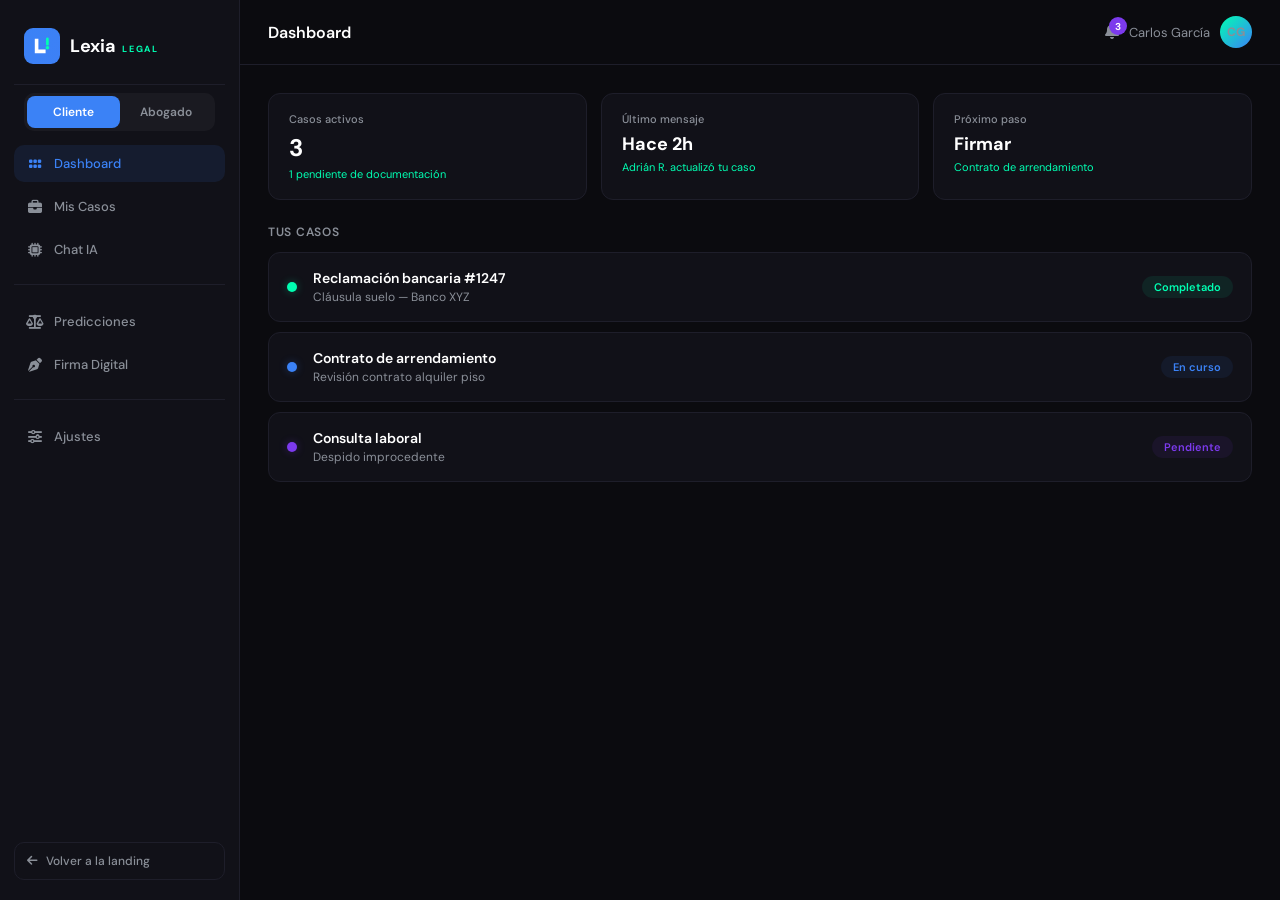
==== commit 9081e672: "Add notifications, interactive AI chat, and case predictions to demo Co-Authored-By: Claude Opus 4.6" ====
--- a/demo.html
+++ b/demo.html
@@ -143,6 +143,28 @@
 .metric-value{font-size:28px;font-weight:700}.metric-label{font-size:11px;color:var(--gy);margin-top:4px}
 .section-label{font-size:12px;font-weight:600;color:var(--gy);text-transform:uppercase;letter-spacing:.06em;margin-bottom:12px}
 
+/* NOTIFICATIONS */
+.notif-wrap{position:relative;cursor:pointer}
+.notif-badge{position:absolute;top:-6px;right:-8px;width:18px;height:18px;border-radius:50%;background:var(--vi);color:#fff;font-size:10px;font-weight:700;display:flex;align-items:center;justify-content:center}
+.notif-dropdown{display:none;position:absolute;top:36px;right:-60px;width:340px;background:var(--dc);border:1px solid var(--db);border-radius:12px;overflow:hidden;z-index:100;box-shadow:0 16px 48px rgba(0,0,0,.5)}
+.notif-dropdown.open{display:block}
+.notif-header{padding:14px 16px;font-size:13px;font-weight:600;border-bottom:1px solid var(--db)}
+.notif-item{display:flex;gap:10px;padding:12px 16px;border-bottom:1px solid rgba(255,255,255,.03);transition:background .15s;cursor:pointer}
+.notif-item:hover{background:rgba(255,255,255,.03)}
+.notif-item:last-child{border-bottom:none}
+.notif-item.unread{background:rgba(124,58,237,.04)}
+.notif-icon{width:32px;height:32px;border-radius:8px;background:rgba(255,255,255,.04);display:flex;align-items:center;justify-content:center;font-size:13px;flex-shrink:0}
+.notif-body{flex:1}
+.notif-text{font-size:12px;line-height:1.4;color:rgba(255,255,255,.85)}
+.notif-time{font-size:10px;color:var(--gy);margin-top:2px}
+
+/* TYPING ANIMATION */
+.typing-dots{display:flex;gap:4px;padding:4px 0}
+.typing-dots span{width:6px;height:6px;border-radius:50%;background:var(--vi);opacity:.4;animation:typingBounce .8s ease-in-out infinite}
+.typing-dots span:nth-child(2){animation-delay:.15s}
+.typing-dots span:nth-child(3){animation-delay:.3s}
+@keyframes typingBounce{0%,100%{opacity:.4;transform:translateY(0)}50%{opacity:1;transform:translateY(-4px)}}
+
 @media(max-width:768px){.app{grid-template-columns:1fr}.sidebar{display:none}.stats,.metrics-grid{grid-template-columns:1fr}}
 </style>
 </head>
@@ -174,7 +196,19 @@
 <div class="main">
 <div class="topbar">
 <div class="topbar-title" id="topbarTitle">Dashboard</div>
-<div class="topbar-user"><span id="userName">Carlos García</span><div class="avatar av-client" id="userAvatar">CG</div></div>
+<div class="topbar-user">
+<div class="notif-wrap" onclick="toggleNotif()">
+<i class="fas fa-bell" style="font-size:16px;color:var(--gy);cursor:pointer"></i>
+<span class="notif-badge">3</span>
+<div class="notif-dropdown" id="notifDrop">
+<div class="notif-header">Notificaciones</div>
+<div class="notif-item unread"><div class="notif-icon" style="color:var(--bl)"><i class="fas fa-user-tie"></i></div><div class="notif-body"><div class="notif-text">Adrián R. actualizó tu caso de arrendamiento</div><div class="notif-time">Hace 2 horas</div></div></div>
+<div class="notif-item unread"><div class="notif-icon" style="color:var(--vi)"><i class="fas fa-file-lines"></i></div><div class="notif-body"><div class="notif-text">Nuevo documento subido: Respuesta Banco XYZ.pdf</div><div class="notif-time">Hace 5 horas</div></div></div>
+<div class="notif-item unread"><div class="notif-icon" style="color:var(--gr)"><i class="fas fa-microchip"></i></div><div class="notif-body"><div class="notif-text">Lexia IA completó el análisis de tu consulta laboral</div><div class="notif-time">Ayer</div></div></div>
+<div class="notif-item"><div class="notif-icon" style="color:var(--gy)"><i class="fas fa-circle-check"></i></div><div class="notif-body"><div class="notif-text">Caso #1247 marcado como completado</div><div class="notif-time">28 mar</div></div></div>
+</div>
+</div>
+<span id="userName">Carlos García</span><div class="avatar av-client" id="userAvatar">CG</div></div>
 </div>
 <div class="content">
 
@@ -415,12 +449,38 @@
 <div class="screen" id="screen-chat">
 <div class="ai-card" style="margin-bottom:16px">
 <div class="ai-card-title" style="margin-bottom:12px"><i class="fas fa-microchip"></i> Chat con Lexia IA</div>
-<div class="chat-container" style="max-height:400px"><div class="chat-messages">
+<div class="chat-container" style="max-height:450px"><div class="chat-messages" id="aiChatMessages">
 <div class="msg msg-ai"><div class="msg-sender ai"><i class="fas fa-microchip" style="margin-right:4px;font-size:10px"></i> Lexia IA</div>Hola, soy Lexia. ¿En qué puedo ayudarte? Puedo responder preguntas sobre tus casos o sobre temas legales generales.<div class="msg-time">Ahora</div></div>
-</div><div class="chat-input"><input type="text" placeholder="Pregúntale a Lexia..."><button><i class="fas fa-paper-plane"></i></button></div></div>
-</div>
-</div>
-<div class="screen" id="screen-predictions"><div class="ai-card"><div class="ai-card-title"><i class="fas fa-scale-balanced"></i> Predicciones</div><p style="color:var(--gy);font-size:13px;margin-top:12px">Módulo en desarrollo. Predicciones de resultado basadas en jurisprudencia histórica.</p></div></div>
+</div><div class="chat-input"><input type="text" id="aiChatInput" placeholder="Pregúntale a Lexia..." onkeydown="if(event.key==='Enter')sendAiChat()"><button onclick="sendAiChat()"><i class="fas fa-paper-plane"></i></button></div></div>
+</div>
+</div>
+<div class="screen" id="screen-predictions">
+<div class="section-label">Predicciones de tus casos activos</div>
+<div style="display:flex;flex-direction:column;gap:16px">
+<div class="ai-card">
+<div class="ai-card-header"><div class="ai-card-title"><i class="fas fa-briefcase" style="color:var(--gr)"></i> Reclamación bancaria #1247</div><span class="case-badge badge-done" style="font-size:10px">Completado</span></div>
+<div class="ai-section"><div class="ai-section-label">Probabilidad de resolución favorable</div>
+<div style="display:flex;align-items:center;gap:12px;margin-top:8px"><div style="flex:1;height:10px;border-radius:5px;background:rgba(255,255,255,.05);overflow:hidden"><div style="width:92%;height:100%;border-radius:5px;background:linear-gradient(90deg,var(--gr),var(--bl))"></div></div><span style="font-size:18px;font-weight:700;color:var(--gr);min-width:48px;text-align:right">92%</span></div>
+<div style="font-size:11px;color:var(--gy);margin-top:8px">Basado en 847 sentencias similares sobre cláusulas suelo. Resultado: favorable (€4.800 recuperados).</div>
+</div>
+</div>
+<div class="ai-card">
+<div class="ai-card-header"><div class="ai-card-title"><i class="fas fa-briefcase" style="color:var(--bl)"></i> Contrato de arrendamiento</div><span class="case-badge badge-progress" style="font-size:10px">En curso</span></div>
+<div class="ai-section"><div class="ai-section-label">Probabilidad de aceptación de modificaciones</div>
+<div style="display:flex;align-items:center;gap:12px;margin-top:8px"><div style="flex:1;height:10px;border-radius:5px;background:rgba(255,255,255,.05);overflow:hidden"><div style="width:78%;height:100%;border-radius:5px;background:linear-gradient(90deg,var(--bl),var(--vi))"></div></div><span style="font-size:18px;font-weight:700;color:var(--bl);min-width:48px;text-align:right">78%</span></div>
+<div style="font-size:11px;color:var(--gy);margin-top:8px">Basado en casos de cláusulas abusivas en arrendamientos. La mayoría de propietarios aceptan modificaciones cuando se les muestra la ilegalidad.</div>
+</div>
+</div>
+<div class="ai-card">
+<div class="ai-card-header"><div class="ai-card-title"><i class="fas fa-briefcase" style="color:var(--vi)"></i> Consulta laboral</div><span class="case-badge badge-pending" style="font-size:10px">Pendiente docs</span></div>
+<div class="ai-section"><div class="ai-section-label">Probabilidad de despido improcedente</div>
+<div style="display:flex;align-items:center;gap:12px;margin-top:8px"><div style="flex:1;height:10px;border-radius:5px;background:rgba(255,255,255,.05);overflow:hidden"><div style="width:87%;height:100%;border-radius:5px;background:linear-gradient(90deg,var(--vi),var(--bl))"></div></div><span style="font-size:18px;font-weight:700;color:var(--vi);min-width:48px;text-align:right">87%</span></div>
+<div style="font-size:11px;color:var(--gy);margin-top:8px">Despido sin carta formal = alta probabilidad de improcedencia. Indemnización estimada: €7.200 (33 días/año × 4 años). Pendiente de confirmar con nóminas.</div>
+</div>
+</div>
+</div>
+<div class="ai-disclaimer" style="margin-top:16px"><i class="fas fa-triangle-exclamation" style="color:var(--vi);margin-right:4px"></i> Las predicciones son estimaciones de Lexia IA basadas en jurisprudencia histórica. No constituyen garantía de resultado.</div>
+</div>
 <div class="screen" id="screen-signature"><div class="ai-card"><div class="ai-card-title"><i class="fas fa-pen-nib"></i> Firma Digital</div><p style="color:var(--gy);font-size:13px;margin-top:12px">Módulo en desarrollo. Firma de documentos legales de forma digital.</p></div></div>
 <div class="screen" id="screen-settings"><div class="ai-card"><div class="ai-card-title"><i class="fas fa-sliders"></i> Ajustes</div><p style="color:var(--gy);font-size:13px;margin-top:12px">Configuración de cuenta, notificaciones y preferencias.</p></div></div>
 
@@ -523,6 +583,42 @@
 });
 document.getElementById('lawyerCaseCount').textContent=count+' caso'+(count!==1?'s':'');
 }
+
+function toggleNotif(){
+document.getElementById('notifDrop').classList.toggle('open');
+}
+document.addEventListener('click',function(e){
+if(!e.target.closest('.notif-wrap'))document.getElementById('notifDrop').classList.remove('open');
+});
+
+const aiResponses=[
+"Según el artículo 53 del Estatuto de los Trabajadores, el despido debe comunicarse por escrito. Si no te han dado carta, tienes un caso sólido de improcedencia.",
+"Las cláusulas suelo fueron declaradas abusivas por el Tribunal Supremo en la sentencia 241/2013. Si tu hipoteca tiene una, puedes reclamar la devolución de lo cobrado de más.",
+"El plazo para impugnar un despido es de 20 días hábiles desde la fecha efectiva. Es importante actuar rápido y recopilar toda la documentación.",
+"En contratos de alquiler, la Ley de Arrendamientos Urbanos protege al inquilino frente a cláusulas abusivas. La renuncia al derecho de tanteo es nula.",
+"Para tu caso específico, te recomiendo que subas los documentos que te ha pedido tu abogado. Así podrá avanzar más rápido con la estrategia.",
+"La indemnización por despido improcedente se calcula a razón de 33 días por año trabajado, con un máximo de 24 mensualidades."
+];
+let aiIdx=0;
+function sendAiChat(){
+const input=document.getElementById('aiChatInput');
+const text=input.value.trim();
+if(!text)return;
+const msgs=document.getElementById('aiChatMessages');
+msgs.innerHTML+='<div class="msg msg-client"><div class="msg-sender client">Tú</div>'+text+'<div class="msg-time">Ahora</div></div>';
+input.value='';
+msgs.scrollTop=msgs.scrollHeight;
+const typing=document.createElement('div');
+typing.className='msg msg-ai';
+typing.innerHTML='<div class="msg-sender ai"><i class="fas fa-microchip" style="margin-right:4px;font-size:10px"></i> Lexia IA</div><div class="typing-dots"><span></span><span></span><span></span></div>';
+msgs.appendChild(typing);
+msgs.scrollTop=msgs.scrollHeight;
+setTimeout(()=>{
+typing.innerHTML='<div class="msg-sender ai"><i class="fas fa-microchip" style="margin-right:4px;font-size:10px"></i> Lexia IA</div>'+aiResponses[aiIdx%aiResponses.length]+'<div class="msg-time">Ahora</div>';
+aiIdx++;
+msgs.scrollTop=msgs.scrollHeight;
+},1500);
+}
 </script>
 </body>
 </html>
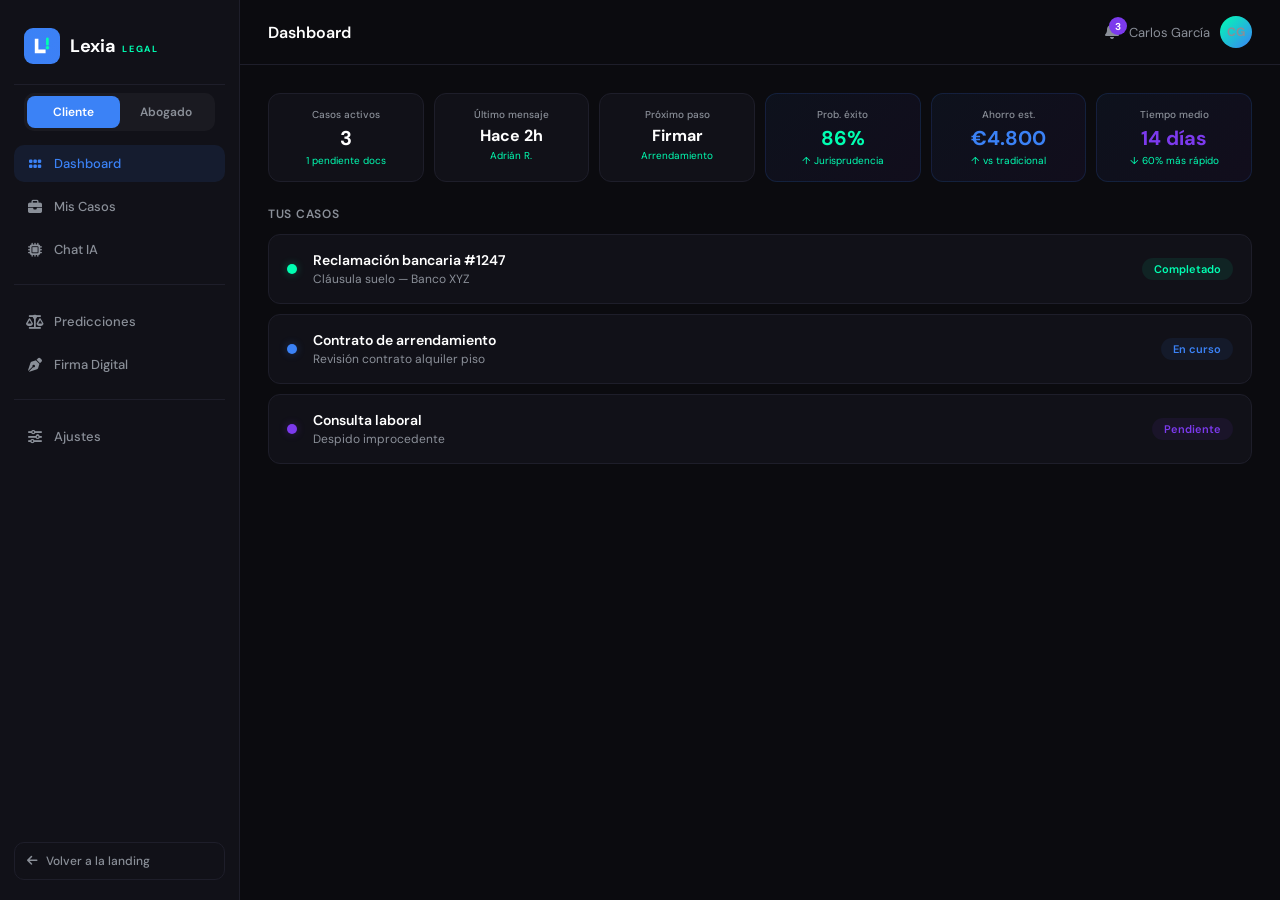
==== commit ebf0887d: "Consolidate stats into single row of 6 for client and lawyer views Co-Authored-By: Claude Opus 4.6 (" ====
--- a/demo.html
+++ b/demo.html
@@ -42,11 +42,15 @@
 .screen{display:none}.screen.visible{display:block}
 
 /* STATS */
-.stats{display:grid;grid-template-columns:repeat(3,1fr);gap:14px;margin-bottom:24px}
-.stat{background:var(--dc);border:1px solid var(--db);border-radius:12px;padding:18px 20px}
-.stat-label{font-size:11px;color:var(--gy);margin-bottom:6px;font-weight:500}
-.stat-value{font-size:24px;font-weight:700}
-.stat-sub{font-size:11px;color:var(--gr);margin-top:4px}
+.stats{display:grid;grid-template-columns:repeat(6,1fr);gap:10px;margin-bottom:24px}
+.stat{background:var(--dc);border:1px solid var(--db);border-radius:12px;padding:14px 10px;text-align:center}
+.stat.gradient{background:linear-gradient(135deg,rgba(59,130,246,.06),rgba(124,58,237,.06));border-color:rgba(59,130,246,.15)}
+.stat-label{font-size:10px;color:var(--gy);margin-bottom:4px;font-weight:500}
+.stat-value{font-size:20px;font-weight:700}
+.stat-value-gr{color:var(--gr)}
+.stat-value-bl{color:var(--bl)}
+.stat-value-vi{color:var(--vi)}
+.stat-sub{font-size:10px;color:var(--gr);margin-top:3px}
 
 /* CASE LIST */
 .case-list{display:flex;flex-direction:column;gap:10px}
@@ -165,7 +169,7 @@
 .typing-dots span:nth-child(3){animation-delay:.3s}
 @keyframes typingBounce{0%,100%{opacity:.4;transform:translateY(0)}50%{opacity:1;transform:translateY(-4px)}}
 
-@media(max-width:768px){.app{grid-template-columns:1fr}.sidebar{display:none}.stats,.metrics-grid{grid-template-columns:1fr}}
+@media(max-width:768px){.app{grid-template-columns:1fr}.sidebar{display:none}.stats{grid-template-columns:repeat(3,1fr)}.metrics-grid{grid-template-columns:repeat(2,1fr)}}
 </style>
 </head>
 <body>
@@ -215,9 +219,12 @@
 <!-- ===== CLIENT DASHBOARD ===== -->
 <div class="screen visible" id="client-dashboard">
 <div class="stats">
-<div class="stat"><div class="stat-label">Casos activos</div><div class="stat-value">3</div><div class="stat-sub">1 pendiente de documentación</div></div>
-<div class="stat"><div class="stat-label">Último mensaje</div><div class="stat-value" style="font-size:18px">Hace 2h</div><div class="stat-sub">Adrián R. actualizó tu caso</div></div>
-<div class="stat"><div class="stat-label">Próximo paso</div><div class="stat-value" style="font-size:18px">Firmar</div><div class="stat-sub">Contrato de arrendamiento</div></div>
+<div class="stat"><div class="stat-label">Casos activos</div><div class="stat-value">3</div><div class="stat-sub">1 pendiente docs</div></div>
+<div class="stat"><div class="stat-label">Último mensaje</div><div class="stat-value" style="font-size:16px">Hace 2h</div><div class="stat-sub">Adrián R.</div></div>
+<div class="stat"><div class="stat-label">Próximo paso</div><div class="stat-value" style="font-size:16px">Firmar</div><div class="stat-sub">Arrendamiento</div></div>
+<div class="stat gradient"><div class="stat-label">Prob. éxito</div><div class="stat-value stat-value-gr">86%</div><div class="stat-sub">↑ Jurisprudencia</div></div>
+<div class="stat gradient"><div class="stat-label">Ahorro est.</div><div class="stat-value stat-value-bl">€4.800</div><div class="stat-sub">↑ vs tradicional</div></div>
+<div class="stat gradient"><div class="stat-label">Tiempo medio</div><div class="stat-value stat-value-vi">14 días</div><div class="stat-sub">↓ 60% más rápido</div></div>
 </div>
 <div class="section-label">Tus casos</div>
 <div class="case-list">
@@ -411,11 +418,13 @@
 
 <!-- ===== LAWYER DASHBOARD ===== -->
 <div class="screen" id="lawyer-dashboard">
-<div class="metrics-grid">
-<div class="metric"><div class="metric-value" style="color:var(--bl)">12</div><div class="metric-label">Casos activos</div></div>
-<div class="metric"><div class="metric-value" style="color:var(--vi)">3</div><div class="metric-label">Pendientes revisión IA</div></div>
-<div class="metric"><div class="metric-value" style="color:var(--gr)">28</div><div class="metric-label">Resueltos este mes</div></div>
-<div class="metric"><div class="metric-value">€8.400</div><div class="metric-label">Facturación mes</div></div>
+<div class="stats">
+<div class="stat"><div class="stat-label">Casos activos</div><div class="stat-value">12</div><div class="stat-sub">3 revisión IA</div></div>
+<div class="stat"><div class="stat-label">Resueltos mes</div><div class="stat-value">28</div><div class="stat-sub">↑ 12% vs anterior</div></div>
+<div class="stat"><div class="stat-label">Facturación</div><div class="stat-value">€8.400</div><div class="stat-sub">↑ €1.200</div></div>
+<div class="stat gradient"><div class="stat-label">Tasa éxito</div><div class="stat-value stat-value-gr">94%</div><div class="stat-sub">↑ 28/30</div></div>
+<div class="stat gradient"><div class="stat-label">Tiempo medio</div><div class="stat-value stat-value-bl">18 días</div><div class="stat-sub">↓ vs 45 días</div></div>
+<div class="stat gradient"><div class="stat-label">Satisfacción</div><div class="stat-value stat-value-vi">4.8/5</div><div class="stat-sub">↑ 12 valoraciones</div></div>
 </div>
 <div class="section-label">Casos recientes</div>
 <div class="case-list">
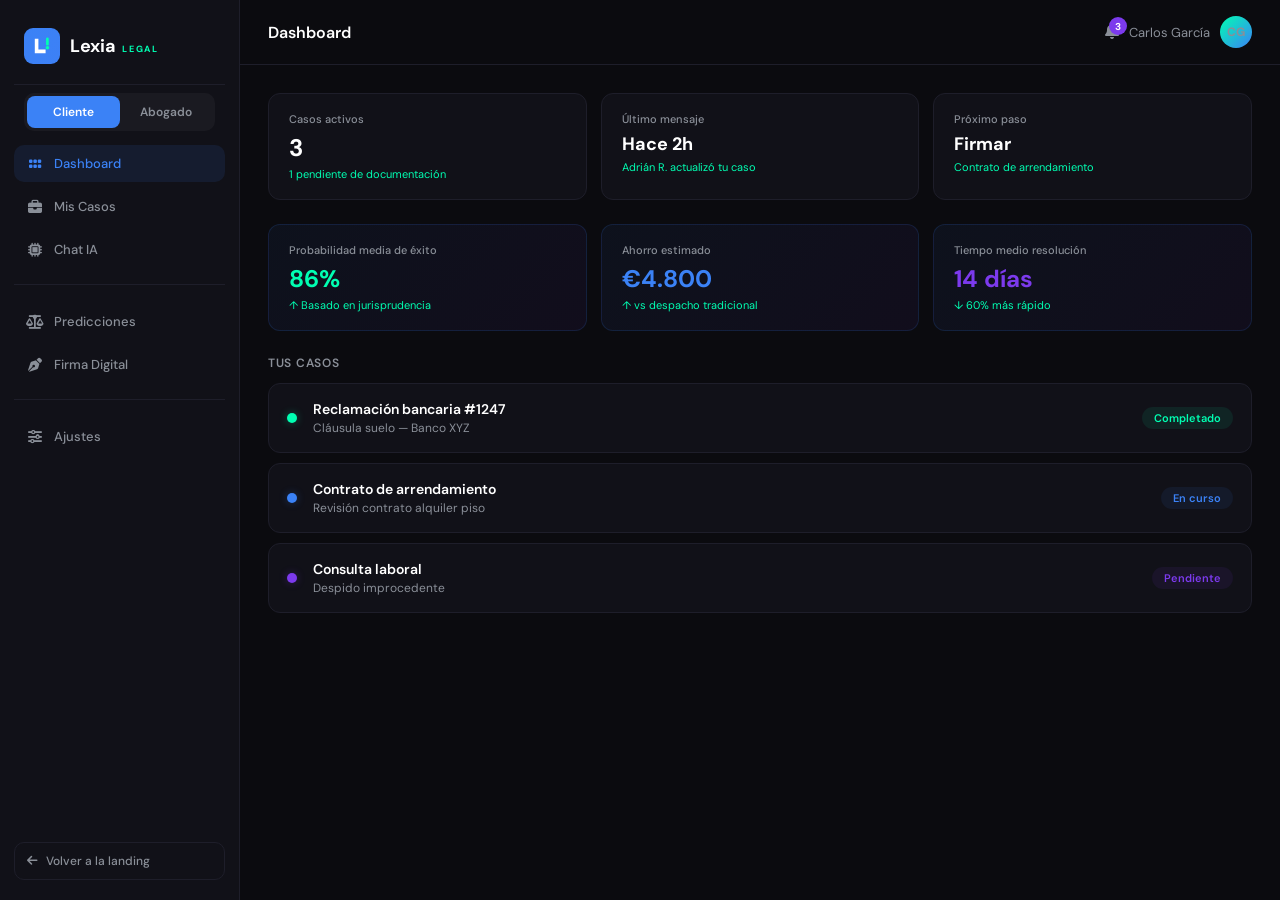
==== commit de508ceb: "Remove blue section titles from demo screens Co-Authored-By: Claude Opus 4.6 (1M context) <noreply@a" ====
--- a/demo.html
+++ b/demo.html
@@ -42,15 +42,15 @@
 .screen{display:none}.screen.visible{display:block}
 
 /* STATS */
-.stats{display:grid;grid-template-columns:repeat(6,1fr);gap:10px;margin-bottom:24px}
-.stat{background:var(--dc);border:1px solid var(--db);border-radius:12px;padding:14px 10px;text-align:center}
+.stats{display:grid;grid-template-columns:repeat(3,1fr);gap:14px;margin-bottom:24px}
+.stat{background:var(--dc);border:1px solid var(--db);border-radius:12px;padding:18px 20px}
 .stat.gradient{background:linear-gradient(135deg,rgba(59,130,246,.06),rgba(124,58,237,.06));border-color:rgba(59,130,246,.15)}
-.stat-label{font-size:10px;color:var(--gy);margin-bottom:4px;font-weight:500}
-.stat-value{font-size:20px;font-weight:700}
+.stat-label{font-size:11px;color:var(--gy);margin-bottom:6px;font-weight:500}
+.stat-value{font-size:24px;font-weight:700}
 .stat-value-gr{color:var(--gr)}
 .stat-value-bl{color:var(--bl)}
 .stat-value-vi{color:var(--vi)}
-.stat-sub{font-size:10px;color:var(--gr);margin-top:3px}
+.stat-sub{font-size:11px;color:var(--gr);margin-top:4px}
 
 /* CASE LIST */
 .case-list{display:flex;flex-direction:column;gap:10px}
@@ -169,7 +169,30 @@
 .typing-dots span:nth-child(3){animation-delay:.3s}
 @keyframes typingBounce{0%,100%{opacity:.4;transform:translateY(0)}50%{opacity:1;transform:translateY(-4px)}}
 
-@media(max-width:768px){.app{grid-template-columns:1fr}.sidebar{display:none}.stats{grid-template-columns:repeat(3,1fr)}.metrics-grid{grid-template-columns:repeat(2,1fr)}}
+@media(max-width:768px){
+.app{grid-template-columns:1fr}
+.sidebar{display:none}
+.mobile-header{display:flex!important;align-items:center;justify-content:space-between;padding:12px 16px;border-bottom:1px solid var(--db);background:var(--dc)}
+.mobile-brand{display:flex;align-items:center;gap:8px;text-decoration:none;color:var(--wh);font-weight:700;font-size:15px}
+.mobile-brand svg{width:28px;height:28px}
+.mobile-brand .leg{font-size:8px;font-weight:700;letter-spacing:.18em;color:var(--gr);text-transform:uppercase;margin-left:2px}
+.mobile-toggle{display:flex;gap:0;background:rgba(255,255,255,.04);border-radius:8px;padding:2px}
+.mobile-toggle .toggle-btn{padding:6px 14px;font-size:11px;border-radius:6px}
+.mobile-nav{display:flex!important;justify-content:space-around;align-items:center;padding:10px 0;border-top:1px solid var(--db);background:var(--dc);position:fixed;bottom:0;left:0;right:0;z-index:100}
+.mnav-item{padding:8px 16px;color:var(--gy);font-size:18px;cursor:pointer;transition:color .15s;border-radius:8px}
+.mnav-item:hover,.mnav-item.active{color:var(--bl)}
+.main{padding-bottom:60px}
+.stats{grid-template-columns:1fr!important}
+.topbar{padding:12px 16px}
+.content{padding:16px}
+.detail-tabs{overflow-x:auto;flex-wrap:nowrap}
+.dtab{white-space:nowrap;padding:10px 14px;font-size:12px}
+.filters{flex-wrap:wrap}
+.chat-container{max-height:360px!important}
+.notif-dropdown{right:-120px;width:300px}
+.case-row{flex-wrap:wrap;gap:10px}
+.ai-strategy-step{font-size:12px}
+}
 </style>
 </head>
 <body>
@@ -194,6 +217,27 @@
 <div class="nav-divider"></div>
 <div class="nav-item" data-nav="settings" onclick="goTo('settings')"><i class="fas fa-sliders"></i> Ajustes</div>
 <a href="index.html" class="back-landing"><i class="fas fa-arrow-left"></i> Volver a la landing</a>
+</div>
+
+<!-- MOBILE HEADER (hidden on desktop) -->
+<div class="mobile-header" style="display:none">
+<a href="index.html" class="mobile-brand">
+<svg viewBox="0 0 40 40" fill="none" xmlns="http://www.w3.org/2000/svg"><rect width="40" height="40" rx="10" fill="url(#lg2)"/><path d="M12 28V12h4v12h8v4H12z" fill="white"/><path d="M26 12v6" stroke="#00FFB2" stroke-width="3" stroke-linecap="round"/><circle cx="26" cy="22" r="2" fill="#00FFB2"/><defs><linearGradient id="lg2" x1="0" y1="0" x2="40" y2="40"><stop stop-color="#3B82F6"/><stop offset="1" stop-color="#7C3AED"/></linearGradient></defs></svg>
+<span>Lexia <span class="leg">LEGAL</span></span>
+</a>
+<div class="mobile-toggle">
+<div class="toggle-btn active" onclick="switchView('client')">Cliente</div>
+<div class="toggle-btn" onclick="switchView('lawyer')">Abogado</div>
+</div>
+</div>
+
+<!-- MOBILE NAV (hidden on desktop) -->
+<div class="mobile-nav" style="display:none">
+<div class="mnav-item active" data-nav="dashboard" onclick="goTo('dashboard')"><i class="fas fa-grip"></i></div>
+<div class="mnav-item" data-nav="cases" onclick="goTo('cases')"><i class="fas fa-briefcase"></i></div>
+<div class="mnav-item" data-nav="chat" onclick="goTo('chat')"><i class="fas fa-microchip"></i></div>
+<div class="mnav-item" data-nav="predictions" onclick="goTo('predictions')"><i class="fas fa-scale-balanced"></i></div>
+<div class="mnav-item" data-nav="settings" onclick="goTo('settings')"><i class="fas fa-sliders"></i></div>
 </div>
 
 <!-- MAIN -->
@@ -219,12 +263,14 @@
 <!-- ===== CLIENT DASHBOARD ===== -->
 <div class="screen visible" id="client-dashboard">
 <div class="stats">
-<div class="stat"><div class="stat-label">Casos activos</div><div class="stat-value">3</div><div class="stat-sub">1 pendiente docs</div></div>
-<div class="stat"><div class="stat-label">Último mensaje</div><div class="stat-value" style="font-size:16px">Hace 2h</div><div class="stat-sub">Adrián R.</div></div>
-<div class="stat"><div class="stat-label">Próximo paso</div><div class="stat-value" style="font-size:16px">Firmar</div><div class="stat-sub">Arrendamiento</div></div>
-<div class="stat gradient"><div class="stat-label">Prob. éxito</div><div class="stat-value stat-value-gr">86%</div><div class="stat-sub">↑ Jurisprudencia</div></div>
-<div class="stat gradient"><div class="stat-label">Ahorro est.</div><div class="stat-value stat-value-bl">€4.800</div><div class="stat-sub">↑ vs tradicional</div></div>
-<div class="stat gradient"><div class="stat-label">Tiempo medio</div><div class="stat-value stat-value-vi">14 días</div><div class="stat-sub">↓ 60% más rápido</div></div>
+<div class="stat"><div class="stat-label">Casos activos</div><div class="stat-value">3</div><div class="stat-sub">1 pendiente de documentación</div></div>
+<div class="stat"><div class="stat-label">Último mensaje</div><div class="stat-value" style="font-size:18px">Hace 2h</div><div class="stat-sub">Adrián R. actualizó tu caso</div></div>
+<div class="stat"><div class="stat-label">Próximo paso</div><div class="stat-value" style="font-size:18px">Firmar</div><div class="stat-sub">Contrato de arrendamiento</div></div>
+</div>
+<div class="stats">
+<div class="stat gradient"><div class="stat-label">Probabilidad media de éxito</div><div class="stat-value stat-value-gr">86%</div><div class="stat-sub">↑ Basado en jurisprudencia</div></div>
+<div class="stat gradient"><div class="stat-label">Ahorro estimado</div><div class="stat-value stat-value-bl">€4.800</div><div class="stat-sub">↑ vs despacho tradicional</div></div>
+<div class="stat gradient"><div class="stat-label">Tiempo medio resolución</div><div class="stat-value stat-value-vi">14 días</div><div class="stat-sub">↓ 60% más rápido</div></div>
 </div>
 <div class="section-label">Tus casos</div>
 <div class="case-list">
@@ -419,12 +465,14 @@
 <!-- ===== LAWYER DASHBOARD ===== -->
 <div class="screen" id="lawyer-dashboard">
 <div class="stats">
-<div class="stat"><div class="stat-label">Casos activos</div><div class="stat-value">12</div><div class="stat-sub">3 revisión IA</div></div>
-<div class="stat"><div class="stat-label">Resueltos mes</div><div class="stat-value">28</div><div class="stat-sub">↑ 12% vs anterior</div></div>
-<div class="stat"><div class="stat-label">Facturación</div><div class="stat-value">€8.400</div><div class="stat-sub">↑ €1.200</div></div>
-<div class="stat gradient"><div class="stat-label">Tasa éxito</div><div class="stat-value stat-value-gr">94%</div><div class="stat-sub">↑ 28/30</div></div>
-<div class="stat gradient"><div class="stat-label">Tiempo medio</div><div class="stat-value stat-value-bl">18 días</div><div class="stat-sub">↓ vs 45 días</div></div>
-<div class="stat gradient"><div class="stat-label">Satisfacción</div><div class="stat-value stat-value-vi">4.8/5</div><div class="stat-sub">↑ 12 valoraciones</div></div>
+<div class="stat"><div class="stat-label">Casos activos</div><div class="stat-value">12</div><div class="stat-sub">3 pendientes revisión IA</div></div>
+<div class="stat"><div class="stat-label">Resueltos este mes</div><div class="stat-value">28</div><div class="stat-sub">↑ 12% vs mes anterior</div></div>
+<div class="stat"><div class="stat-label">Facturación mes</div><div class="stat-value">€8.400</div><div class="stat-sub">↑ €1.200 vs mes anterior</div></div>
+</div>
+<div class="stats">
+<div class="stat gradient"><div class="stat-label">Tasa de éxito</div><div class="stat-value stat-value-gr">94%</div><div class="stat-sub">↑ 28 de 30 favorables</div></div>
+<div class="stat gradient"><div class="stat-label">Tiempo medio resolución</div><div class="stat-value stat-value-bl">18 días</div><div class="stat-sub">↓ vs 45 días sector</div></div>
+<div class="stat gradient"><div class="stat-label">Satisfacción clientes</div><div class="stat-value stat-value-vi">4.8/5</div><div class="stat-sub">↑ 12 valoraciones</div></div>
 </div>
 <div class="section-label">Casos recientes</div>
 <div class="case-list">
@@ -504,7 +552,7 @@
 function switchView(view){
 currentView=view;
 document.querySelectorAll('.toggle-btn').forEach(b=>b.classList.remove('active'));
-event.target.classList.add('active');
+document.querySelectorAll('.toggle-btn').forEach(b=>{if(b.textContent.trim()===(view==='client'?'Cliente':'Abogado'))b.classList.add('active')});
 if(view==='client'){
 document.getElementById('userName').textContent='Carlos García';
 document.getElementById('userAvatar').className='avatar av-client';
@@ -521,8 +569,11 @@
 lastScreen=screen;
 document.querySelectorAll('.screen').forEach(s=>s.classList.remove('visible'));
 document.querySelectorAll('.nav-item').forEach(n=>n.classList.remove('active'));
-const nav=document.querySelector('[data-nav="'+screen+'"]');
+document.querySelectorAll('.mnav-item').forEach(n=>n.classList.remove('active'));
+const nav=document.querySelector('.sidebar [data-nav="'+screen+'"]');
 if(nav)nav.classList.add('active');
+const mnav=document.querySelector('.mnav-item[data-nav="'+screen+'"]');
+if(mnav)mnav.classList.add('active');
 
 if(screen==='dashboard'){
 document.getElementById('topbarTitle').textContent='Dashboard';
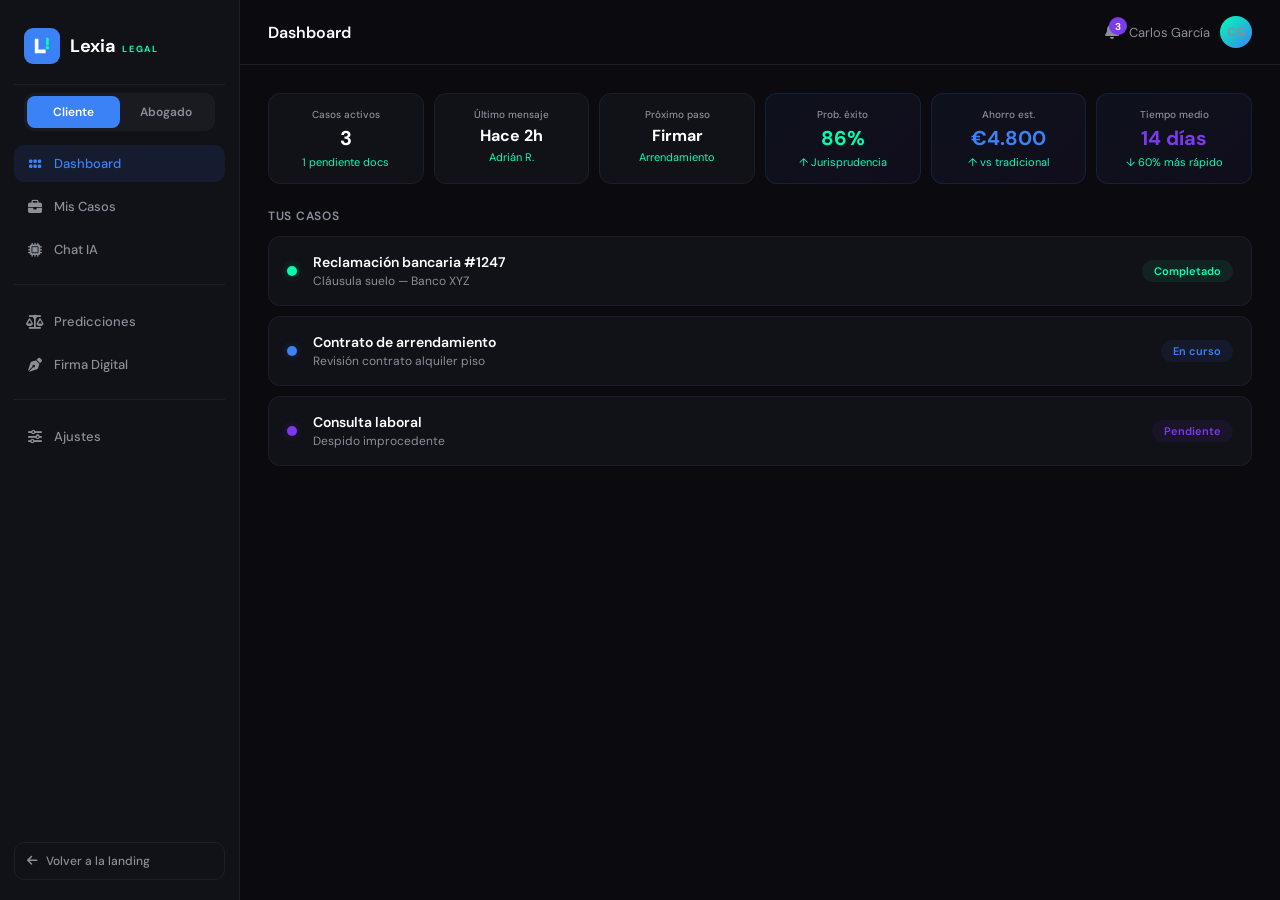
==== commit d55c811b: "Consolidate stats into single row of 6 for client and lawyer views Co-Authored-By: Claude Opus 4.6 (" ====
--- a/demo.html
+++ b/demo.html
@@ -42,11 +42,11 @@
 .screen{display:none}.screen.visible{display:block}
 
 /* STATS */
-.stats{display:grid;grid-template-columns:repeat(3,1fr);gap:14px;margin-bottom:24px}
-.stat{background:var(--dc);border:1px solid var(--db);border-radius:12px;padding:18px 20px}
+.stats{display:grid;grid-template-columns:repeat(6,1fr);gap:10px;margin-bottom:24px}
+.stat{background:var(--dc);border:1px solid var(--db);border-radius:12px;padding:14px 10px;text-align:center}
 .stat.gradient{background:linear-gradient(135deg,rgba(59,130,246,.06),rgba(124,58,237,.06));border-color:rgba(59,130,246,.15)}
-.stat-label{font-size:11px;color:var(--gy);margin-bottom:6px;font-weight:500}
-.stat-value{font-size:24px;font-weight:700}
+.stat-label{font-size:10px;color:var(--gy);margin-bottom:4px;font-weight:500}
+.stat-value{font-size:20px;font-weight:700}
 .stat-value-gr{color:var(--gr)}
 .stat-value-bl{color:var(--bl)}
 .stat-value-vi{color:var(--vi)}
@@ -182,7 +182,7 @@
 .mnav-item{padding:8px 16px;color:var(--gy);font-size:18px;cursor:pointer;transition:color .15s;border-radius:8px}
 .mnav-item:hover,.mnav-item.active{color:var(--bl)}
 .main{padding-bottom:60px}
-.stats{grid-template-columns:1fr!important}
+.stats{grid-template-columns:repeat(3,1fr)!important}
 .topbar{padding:12px 16px}
 .content{padding:16px}
 .detail-tabs{overflow-x:auto;flex-wrap:nowrap}
@@ -263,14 +263,12 @@
 <!-- ===== CLIENT DASHBOARD ===== -->
 <div class="screen visible" id="client-dashboard">
 <div class="stats">
-<div class="stat"><div class="stat-label">Casos activos</div><div class="stat-value">3</div><div class="stat-sub">1 pendiente de documentación</div></div>
-<div class="stat"><div class="stat-label">Último mensaje</div><div class="stat-value" style="font-size:18px">Hace 2h</div><div class="stat-sub">Adrián R. actualizó tu caso</div></div>
-<div class="stat"><div class="stat-label">Próximo paso</div><div class="stat-value" style="font-size:18px">Firmar</div><div class="stat-sub">Contrato de arrendamiento</div></div>
-</div>
-<div class="stats">
-<div class="stat gradient"><div class="stat-label">Probabilidad media de éxito</div><div class="stat-value stat-value-gr">86%</div><div class="stat-sub">↑ Basado en jurisprudencia</div></div>
-<div class="stat gradient"><div class="stat-label">Ahorro estimado</div><div class="stat-value stat-value-bl">€4.800</div><div class="stat-sub">↑ vs despacho tradicional</div></div>
-<div class="stat gradient"><div class="stat-label">Tiempo medio resolución</div><div class="stat-value stat-value-vi">14 días</div><div class="stat-sub">↓ 60% más rápido</div></div>
+<div class="stat"><div class="stat-label">Casos activos</div><div class="stat-value">3</div><div class="stat-sub">1 pendiente docs</div></div>
+<div class="stat"><div class="stat-label">Último mensaje</div><div class="stat-value" style="font-size:16px">Hace 2h</div><div class="stat-sub">Adrián R.</div></div>
+<div class="stat"><div class="stat-label">Próximo paso</div><div class="stat-value" style="font-size:16px">Firmar</div><div class="stat-sub">Arrendamiento</div></div>
+<div class="stat gradient"><div class="stat-label">Prob. éxito</div><div class="stat-value stat-value-gr">86%</div><div class="stat-sub">↑ Jurisprudencia</div></div>
+<div class="stat gradient"><div class="stat-label">Ahorro est.</div><div class="stat-value stat-value-bl">€4.800</div><div class="stat-sub">↑ vs tradicional</div></div>
+<div class="stat gradient"><div class="stat-label">Tiempo medio</div><div class="stat-value stat-value-vi">14 días</div><div class="stat-sub">↓ 60% más rápido</div></div>
 </div>
 <div class="section-label">Tus casos</div>
 <div class="case-list">
@@ -465,14 +463,12 @@
 <!-- ===== LAWYER DASHBOARD ===== -->
 <div class="screen" id="lawyer-dashboard">
 <div class="stats">
-<div class="stat"><div class="stat-label">Casos activos</div><div class="stat-value">12</div><div class="stat-sub">3 pendientes revisión IA</div></div>
-<div class="stat"><div class="stat-label">Resueltos este mes</div><div class="stat-value">28</div><div class="stat-sub">↑ 12% vs mes anterior</div></div>
-<div class="stat"><div class="stat-label">Facturación mes</div><div class="stat-value">€8.400</div><div class="stat-sub">↑ €1.200 vs mes anterior</div></div>
-</div>
-<div class="stats">
-<div class="stat gradient"><div class="stat-label">Tasa de éxito</div><div class="stat-value stat-value-gr">94%</div><div class="stat-sub">↑ 28 de 30 favorables</div></div>
-<div class="stat gradient"><div class="stat-label">Tiempo medio resolución</div><div class="stat-value stat-value-bl">18 días</div><div class="stat-sub">↓ vs 45 días sector</div></div>
-<div class="stat gradient"><div class="stat-label">Satisfacción clientes</div><div class="stat-value stat-value-vi">4.8/5</div><div class="stat-sub">↑ 12 valoraciones</div></div>
+<div class="stat"><div class="stat-label">Casos activos</div><div class="stat-value">12</div><div class="stat-sub">3 revisión IA</div></div>
+<div class="stat"><div class="stat-label">Resueltos mes</div><div class="stat-value">28</div><div class="stat-sub">↑ 12% vs anterior</div></div>
+<div class="stat"><div class="stat-label">Facturación</div><div class="stat-value">€8.400</div><div class="stat-sub">↑ €1.200</div></div>
+<div class="stat gradient"><div class="stat-label">Tasa éxito</div><div class="stat-value stat-value-gr">94%</div><div class="stat-sub">↑ 28/30</div></div>
+<div class="stat gradient"><div class="stat-label">Tiempo medio</div><div class="stat-value stat-value-bl">18 días</div><div class="stat-sub">↓ vs 45 días</div></div>
+<div class="stat gradient"><div class="stat-label">Satisfacción</div><div class="stat-value stat-value-vi">4.8/5</div><div class="stat-sub">↑ 12 valoraciones</div></div>
 </div>
 <div class="section-label">Casos recientes</div>
 <div class="case-list">
